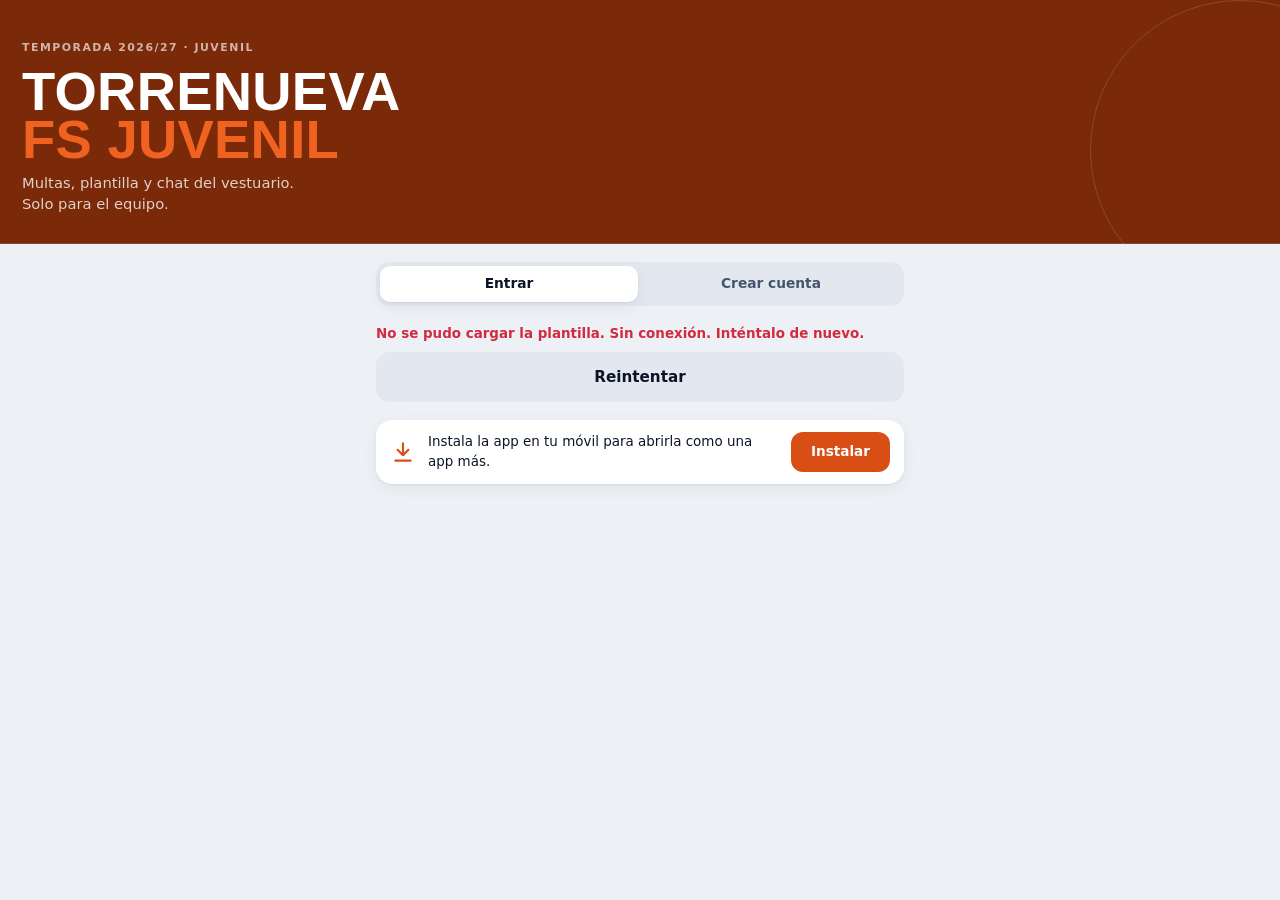
==== juvenil/index.html @ 68011440 "Temporada 2026/27: una app por equipo, login por jugador, chat y fichas - Dos PWA instalables por se" ====
<!doctype html>
<html lang="es" data-team="juvenil">
<head>
<meta charset="utf-8">
<meta name="viewport" content="width=device-width,initial-scale=1,viewport-fit=cover">
<title>TFS Juvenil</title>
<meta name="description" content="Multas, plantilla y chat del Torrenueva FS Juvenil. Temporada 2026/27.">
<meta name="theme-color" content="#EDF0F5" media="(prefers-color-scheme: light)">
<meta name="theme-color" content="#080E1A" media="(prefers-color-scheme: dark)">
<meta name="mobile-web-app-capable" content="yes">
<meta name="apple-mobile-web-app-capable" content="yes">
<meta name="apple-mobile-web-app-status-bar-style" content="black-translucent">
<meta name="apple-mobile-web-app-title" content="TFS Juvenil">
<link rel="manifest" href="manifest.webmanifest">
<link rel="icon" type="image/png" sizes="192x192" href="icon-192.png">
<link rel="apple-touch-icon" href="apple-touch-icon.png">
<link rel="preload" href="../app/fonts/bigshoulders-900.woff2" as="font" type="font/woff2" crossorigin>
<link rel="preload" href="../app/fonts/figtree-var.woff2" as="font" type="font/woff2" crossorigin>
<link rel="stylesheet" href="../app/app.css">
<script>window.TEAM = { slug: 'juvenil', name: 'Torrenueva FS Juvenil', label: 'Juvenil', season: '2026/27' };</script>
</head>
<body>
<div id="app"><div class="splash"><span class="num">TFS</span></div></div>
<script src="../app/vendor/supabase-2.117.2.js"></script>
<script src="../app/app.js"></script>
</body>
</html>
---- app/app.css ----
/* ════════════════════════════════════════════════════════════
   Torrenueva FS · identidad 2026/27 — «Pista»
   Display: Big Shoulders Display (dorsales, marcadores)
   Texto:   Figtree
   Acento por equipo: azul pista (senior) / naranja balón (juvenil)
   ════════════════════════════════════════════════════════════ */

@font-face{font-family:"Big Shoulders";src:url(fonts/bigshoulders-800.woff2) format("woff2");font-weight:800;font-display:swap}
@font-face{font-family:"Big Shoulders";src:url(fonts/bigshoulders-900.woff2) format("woff2");font-weight:900;font-display:swap}
@font-face{font-family:"Figtree";src:url(fonts/figtree-var.woff2) format("woff2");font-weight:300 900;font-display:swap;unicode-range:U+0000-00FF,U+0131,U+0152-0153,U+02BB-02BC,U+02C6,U+02DA,U+02DC,U+2000-206F,U+20AC,U+2122,U+2191,U+2193,U+2212,U+2215,U+FEFF,U+FFFD}
@font-face{font-family:"Figtree";src:url(fonts/figtree-var-ext.woff2) format("woff2");font-weight:300 900;font-display:swap;unicode-range:U+0100-02AF,U+0304,U+0308,U+0329,U+1E00-1E9F,U+1EF2-1EFF,U+2020,U+20A0-20AB,U+20AD-20C0,U+2113,U+2C60-2C7F,U+A720-A7FF}

:root{
  --bg:#EDF0F5; --surface:#FFFFFF; --surface-2:#E3E8F0; --surface-3:#D6DDE8;
  --line:#D3DAE5; --line-soft:#E4E9F0;
  --ink:#0B1528; --ink-2:#46546D; --ink-3:#7F8BA1;
  --accent:#1D47C9; --accent-2:#2D5BE6; --accent-ink:#FFFFFF;
  --accent-soft:rgba(29,71,201,.10); --accent-line:rgba(29,71,201,.28);
  --court:#16307F;               /* fondo del marcador */
  --card-y:#F4C21B; --card-r:#DD2439; --ok:#0F9D63; --ok-soft:rgba(15,157,99,.12);
  --danger:#D22A3E; --danger-soft:rgba(210,42,62,.10);
  --bubble-me:var(--accent); --bubble-me-ink:#fff; --bubble:#FFFFFF;
  --shadow:0 1px 2px rgba(11,21,40,.06),0 4px 16px rgba(11,21,40,.06);
  --shadow-lg:0 12px 40px rgba(11,21,40,.18);
  --glass:rgba(255,255,255,.82);
  --f-display:"Big Shoulders","Arial Narrow","Roboto Condensed",Impact,sans-serif;
  --f-body:"Figtree",system-ui,-apple-system,"Segoe UI",Roboto,sans-serif;
  --r-lg:22px; --r:16px; --r-sm:11px;
  --top:env(safe-area-inset-top,0px); --bot:env(safe-area-inset-bottom,0px);
  --tabbar-h:64px;
  color-scheme:light;
}
:root[data-team="juvenil"]{
  --accent:#D94E14; --accent-2:#F0621F; --accent-soft:rgba(217,78,20,.11); --accent-line:rgba(217,78,20,.30);
  --court:#7A2A08;
}
@media (prefers-color-scheme:dark){
  :root{
    --bg:#080E1A; --surface:#111A2B; --surface-2:#18233A; --surface-3:#22304B;
    --line:#223050; --line-soft:#1A2640;
    --ink:#E9EEF8; --ink-2:#9DAAC2; --ink-3:#66748F;
    --accent:#5A82FF; --accent-2:#7B9BFF; --accent-ink:#06102A;
    --accent-soft:rgba(90,130,255,.14); --accent-line:rgba(90,130,255,.35);
    --court:#0F1E4D;
    --card-y:#F7CB2E; --card-r:#F0405A; --ok:#2BC285; --ok-soft:rgba(43,194,133,.14);
    --danger:#F0506A; --danger-soft:rgba(240,80,106,.13);
    --bubble:#18233A; --bubble-me-ink:#06102A;
    --shadow:0 1px 2px rgba(0,0,0,.4); --shadow-lg:0 16px 48px rgba(0,0,0,.6);
    --glass:rgba(12,19,33,.82);
    color-scheme:dark;
  }
  :root[data-team="juvenil"]{
    --accent:#FF7B3D; --accent-2:#FF9660; --accent-ink:#2A0C00;
    --accent-soft:rgba(255,123,61,.14); --accent-line:rgba(255,123,61,.36); --court:#3F1604;
  }
}

*,*::before,*::after{box-sizing:border-box;margin:0;padding:0;-webkit-tap-highlight-color:transparent}
html{height:100%;background:var(--bg);overscroll-behavior:none;-webkit-text-size-adjust:100%}
body{min-height:100%;font:400 15px/1.45 var(--f-body);color:var(--ink);background:var(--bg);-webkit-font-smoothing:antialiased;font-variant-numeric:tabular-nums}
button,input,select,textarea{font:inherit;color:inherit}
button{cursor:pointer;background:none;border:0}
a{color:inherit;text-decoration:none}
img{max-width:100%;display:block}
[hidden]{display:none!important}
:focus-visible{outline:2.5px solid var(--accent);outline-offset:2px;border-radius:6px}
@media (prefers-reduced-motion:reduce){*{animation-duration:.01ms!important;transition-duration:.01ms!important}}

.num{font-family:var(--f-display);font-weight:900;letter-spacing:.01em;line-height:.9}
.eyebrow{font-size:.68rem;font-weight:700;letter-spacing:.14em;text-transform:uppercase;color:var(--ink-3)}
.muted{color:var(--ink-2)}
.tiny{font-size:.74rem;color:var(--ink-3)}

/* ── Splash / carga ─────────────────────────────── */
.splash{min-height:100dvh;display:grid;place-items:center;background:var(--court);color:#fff}
.splash .num{font-size:4.5rem;opacity:.95;animation:pulse 1.4s ease-in-out infinite}
@keyframes pulse{50%{opacity:.45}}

/* ── Shell ──────────────────────────────────────── */
.shell{min-height:100dvh;display:flex;flex-direction:column}
.top{position:sticky;top:0;z-index:40;padding:calc(var(--top) + 10px) 16px 10px;background:var(--glass);backdrop-filter:saturate(1.6) blur(18px);-webkit-backdrop-filter:saturate(1.6) blur(18px);display:flex;align-items:center;gap:12px;border-bottom:1px solid transparent;transition:border-color .2s}
.top.scrolled{border-bottom-color:var(--line)}
.top-title{flex:1;min-width:0}
.top-title h1{font:900 1.9rem/1 var(--f-display);text-transform:uppercase;letter-spacing:.01em;white-space:nowrap;overflow:hidden;text-overflow:ellipsis}
.top-title .eyebrow{display:block;margin-bottom:3px;color:var(--accent)}
.icon-btn{width:40px;height:40px;border-radius:50%;display:grid;place-items:center;color:var(--ink);background:var(--surface);box-shadow:var(--shadow);flex-shrink:0}
.icon-btn:active{transform:scale(.92)}
.icon-btn svg{width:20px;height:20px}
.me-btn{padding:0;overflow:hidden}
main.view{flex:1;padding:6px 16px calc(var(--tabbar-h) + var(--bot) + 96px);animation:viewIn .22s ease both}
main.view.chat-mode{padding:0 0 calc(var(--tabbar-h) + var(--bot));display:flex;flex-direction:column}
@keyframes viewIn{from{opacity:0;transform:translateY(6px)}}

/* ── Tab bar ────────────────────────────────────── */
.tabs{position:fixed;left:0;right:0;bottom:0;z-index:50;display:flex;justify-content:space-around;padding:6px 8px calc(var(--bot) + 6px);background:var(--glass);backdrop-filter:saturate(1.6) blur(18px);-webkit-backdrop-filter:saturate(1.6) blur(18px);border-top:1px solid var(--line)}
.tab{flex:1;max-width:110px;display:flex;flex-direction:column;align-items:center;gap:3px;padding:6px 0 4px;color:var(--ink-3);font-size:.66rem;font-weight:700;letter-spacing:.02em;position:relative}
.tab svg{width:24px;height:24px;transition:transform .15s}
.tab[aria-current="page"]{color:var(--accent)}
.tab[aria-current="page"] svg{transform:translateY(-1px)}
.tab:active svg{transform:scale(.88)}
.tab .badge{position:absolute;top:2px;left:calc(50% + 6px);min-width:18px;height:18px;padding:0 5px;border-radius:9px;background:var(--danger);color:#fff;font-size:.64rem;font-weight:800;display:grid;place-items:center;border:2px solid var(--surface)}

.fab{position:fixed;right:16px;bottom:calc(var(--tabbar-h) + var(--bot) + 14px);z-index:45;display:flex;align-items:center;gap:8px;height:54px;padding:0 22px 0 18px;border-radius:27px;background:var(--accent);color:var(--accent-ink);font-weight:800;font-size:.95rem;box-shadow:0 8px 24px var(--accent-line),0 2px 6px rgba(0,0,0,.15);transition:transform .12s}
.fab:active{transform:scale(.94)}
.fab svg{width:22px;height:22px}

/* ── Marcador (hero) ────────────────────────────── */
.board{position:relative;overflow:hidden;border-radius:var(--r-lg);background:var(--court);color:#fff;padding:20px 20px 18px;margin-top:4px;isolation:isolate}
.board::before{content:"";position:absolute;inset:0;z-index:-1;background:
  radial-gradient(circle at 100% 50%,transparent 0 88px,rgba(255,255,255,.10) 89px 90.5px,transparent 91.5px),
  linear-gradient(90deg,transparent calc(100% - 1px),rgba(255,255,255,.10) 0) right/1px 100% no-repeat}
.board .eyebrow{color:rgba(255,255,255,.62)}
.board-amt{display:flex;align-items:baseline;gap:4px;margin:8px 0 4px}
.board-amt .num{font-size:4.6rem}
.board-amt .cur{font:800 2rem/1 var(--f-display);opacity:.7}
.board-sub{font-size:.85rem;color:rgba(255,255,255,.75);font-weight:500}
.board-chips{display:flex;flex-wrap:wrap;gap:6px;margin-top:14px}
.bchip{display:inline-flex;align-items:center;gap:6px;height:28px;padding:0 11px;border-radius:14px;background:rgba(255,255,255,.12);font-size:.74rem;font-weight:700}
.bchip b{font-weight:900}

/* Tarjetas de árbitro */
.rcard{display:inline-block;width:10px;height:14px;border-radius:2px;transform:rotate(8deg);box-shadow:0 1px 2px rgba(0,0,0,.25);flex-shrink:0}
.rcard.y{background:var(--card-y)}.rcard.r{background:var(--card-r)}

.mine{margin-top:12px;display:flex;align-items:center;gap:12px;padding:12px 14px;border-radius:var(--r);background:var(--surface);box-shadow:var(--shadow)}
.mine .grow{flex:1;min-width:0}
.mine strong{font-weight:800}
.mine .num{font-size:1.9rem;color:var(--danger)}
.mine .num.zero{color:var(--ok)}

/* ── Secciones ──────────────────────────────────── */
.sec{display:flex;align-items:baseline;justify-content:space-between;gap:12px;margin:26px 2px 10px}
.sec h2{font:900 1.35rem/1 var(--f-display);text-transform:uppercase;letter-spacing:.02em}
.sec .tiny{font-weight:600}

/* ── Deudor (grupo de multas) ───────────────────── */
.debtor{background:var(--surface);border-radius:var(--r-lg);box-shadow:var(--shadow);overflow:hidden}
.debtor+.debtor{margin-top:12px}
.debtor-h{display:flex;align-items:center;gap:12px;padding:14px 14px 12px;width:100%;text-align:left}
.debtor-h .grow{flex:1;min-width:0}
.debtor-h .name{font-weight:800;font-size:1.02rem;white-space:nowrap;overflow:hidden;text-overflow:ellipsis}
.debtor-h .meta{font-size:.76rem;color:var(--ink-3);font-weight:600;display:flex;gap:8px;align-items:center}
.debtor-h .tot{font-size:2.1rem}
.debtor.hot{box-shadow:inset 4px 0 0 var(--card-r),var(--shadow)}
.debtor.warm{box-shadow:inset 4px 0 0 var(--card-y),var(--shadow)}
.fine{display:flex;align-items:center;gap:12px;width:100%;text-align:left;padding:11px 14px;border-top:1px solid var(--line-soft)}
.fine:active{background:var(--surface-2)}
.fine .grow{flex:1;min-width:0}
.fine .why{font-weight:600;font-size:.9rem;white-space:nowrap;overflow:hidden;text-overflow:ellipsis}
.fine .when{font-size:.74rem;color:var(--ink-3);display:flex;gap:6px;align-items:center;margin-top:1px}
.fine .amt{text-align:right;flex-shrink:0}
.fine .amt .num{font-size:1.45rem}
.fine .amt s{display:block;font-size:.7rem;color:var(--ink-3)}
.tag{display:inline-flex;align-items:center;height:18px;padding:0 6px;border-radius:5px;font-size:.62rem;font-weight:800;letter-spacing:.04em;text-transform:uppercase;background:var(--surface-2);color:var(--ink-2)}
.tag.acc{background:var(--accent-soft);color:var(--accent)}
.tag.ok{background:var(--ok-soft);color:var(--ok)}
.tag.y{background:var(--card-y);color:#3A2C00}
.tag.r{background:var(--card-r);color:#fff}

/* ── Avatares ───────────────────────────────────── */
.av{--s:44px;width:var(--s);height:var(--s);border-radius:50%;flex-shrink:0;display:grid;place-items:center;background:var(--surface-2);font-size:calc(var(--s)*.52);line-height:1;overflow:hidden;position:relative}
.av img{width:100%;height:100%;object-fit:cover}
.av.sm{--s:32px}.av.xs{--s:26px}.av.lg{--s:64px}

/* ── Vacío ──────────────────────────────────────── */
.empty{text-align:center;padding:36px 20px;border-radius:var(--r-lg);background:var(--surface);box-shadow:var(--shadow)}
.empty .num{font-size:2.6rem;color:var(--ok);margin-bottom:6px}
.empty p{color:var(--ink-2);font-size:.9rem}

/* ── Listas genéricas ───────────────────────────── */
.list{background:var(--surface);border-radius:var(--r-lg);box-shadow:var(--shadow);overflow:hidden}
.row{display:flex;align-items:center;gap:12px;padding:12px 14px;width:100%;text-align:left}
.row+.row{border-top:1px solid var(--line-soft)}
.row .grow{flex:1;min-width:0}
.row .t{font-weight:700;font-size:.92rem;white-space:nowrap;overflow:hidden;text-overflow:ellipsis}
.row .s{font-size:.76rem;color:var(--ink-3);white-space:nowrap;overflow:hidden;text-overflow:ellipsis}
.row .v{font:900 1.3rem/1 var(--f-display);flex-shrink:0}
.v.pos{color:var(--ok)}.v.neg{color:var(--danger)}
.month-h{padding:10px 14px 6px;background:var(--surface-2);font-size:.68rem;font-weight:800;letter-spacing:.12em;text-transform:uppercase;color:var(--ink-2);display:flex;justify-content:space-between}

/* Segmented */
.seg{display:flex;padding:4px;border-radius:14px;background:var(--surface-2);gap:4px}
.seg button{flex:1;height:36px;border-radius:10px;font-weight:700;font-size:.86rem;color:var(--ink-2)}
.seg button[aria-pressed="true"]{background:var(--surface);color:var(--ink);box-shadow:var(--shadow)}

/* Tiles (resumen) */
.tiles{display:grid;grid-template-columns:repeat(3,1fr);gap:8px}
.tile{background:var(--surface);border-radius:var(--r);padding:12px;box-shadow:var(--shadow);min-width:0}
.tile .num{font-size:1.9rem;display:block;margin-top:6px}
.tile .eyebrow{font-size:.6rem;letter-spacing:.1em}

/* Ranking con barras */
.bar{height:6px;border-radius:3px;background:var(--surface-2);margin-top:6px;overflow:hidden}
.bar i{display:block;height:100%;border-radius:3px;background:var(--accent)}

/* Selector de jugador (filtro) */
.filter{display:flex;gap:8px;align-items:center;margin:12px 0}
.filter select{flex:1}

/* ── Plantilla ──────────────────────────────────── */
.squad{display:grid;grid-template-columns:repeat(3,minmax(0,1fr));gap:10px}
.pcard{position:relative;display:flex;flex-direction:column;align-items:center;gap:8px;padding:14px 8px 12px;border-radius:var(--r);background:var(--surface);box-shadow:var(--shadow);text-align:center;overflow:hidden;isolation:isolate}
.pcard:active{transform:scale(.97)}
.pcard .dorsal{position:absolute;top:4px;right:8px;z-index:-1;font:900 2.6rem/1 var(--f-display);color:var(--surface-2)}
.pcard .av{--s:62px;box-shadow:0 0 0 3px var(--surface),0 0 0 4.5px var(--line)}
.pcard .nm{font-weight:800;font-size:.84rem;line-height:1.15;max-width:100%;overflow:hidden;text-overflow:ellipsis;display:-webkit-box;-webkit-line-clamp:2;-webkit-box-orient:vertical}
.pcard .ps{font-size:.66rem;color:var(--ink-3);font-weight:700;text-transform:uppercase;letter-spacing:.06em}
.pcard .dot{position:absolute;top:10px;left:10px;width:8px;height:8px;border-radius:50%;background:var(--line)}
.pcard .dot.on{background:var(--ok)}
.add-card{border:2px dashed var(--line);background:transparent;box-shadow:none;color:var(--ink-3);justify-content:center;min-height:128px;font-weight:700;font-size:.8rem}
.add-card svg{width:26px;height:26px}
.legend{display:flex;gap:14px;align-items:center;margin-top:14px;font-size:.72rem;color:var(--ink-3);font-weight:600}
.legend i{display:inline-block;width:8px;height:8px;border-radius:50%;margin-right:5px;background:var(--line)}
.legend i.on{background:var(--ok)}

/* ── Perfil ─────────────────────────────────────── */
.profile-hero{position:relative;overflow:hidden;isolation:isolate;border-radius:var(--r-lg);background:var(--court);color:#fff;padding:18px;display:flex;gap:16px;align-items:flex-end;min-height:190px}
.profile-hero .big-dorsal{position:absolute;right:-6px;bottom:-26px;z-index:-1;font:900 11rem/1 var(--f-display);color:transparent;-webkit-text-stroke:2px rgba(255,255,255,.22)}
.photo{position:relative;width:120px;height:150px;border-radius:18px;overflow:hidden;flex-shrink:0;background:rgba(255,255,255,.1);display:grid;place-items:center;font-size:4rem;box-shadow:0 10px 30px rgba(0,0,0,.3)}
.photo img{width:100%;height:100%;object-fit:cover}
.photo-edit{position:absolute;right:6px;bottom:6px;width:34px;height:34px;border-radius:50%;background:rgba(0,0,0,.55);color:#fff;display:grid;place-items:center;backdrop-filter:blur(6px)}
.photo-edit svg{width:18px;height:18px}
.profile-hero .who{min-width:0;padding-bottom:4px}
.profile-hero .who h2{font:900 2.2rem/.95 var(--f-display);text-transform:uppercase;text-wrap:balance;overflow-wrap:anywhere}
.profile-hero .who .nick{font-size:.86rem;opacity:.75;margin-top:4px;font-weight:600}
.profile-hero .chips{display:flex;flex-wrap:wrap;gap:6px;margin-top:10px}
.profile-hero .bchip{height:24px;font-size:.68rem}
.stats{display:grid;grid-template-columns:repeat(3,1fr);gap:8px;margin-top:12px}
.stat{background:var(--surface);border-radius:var(--r);padding:12px 12px 10px;box-shadow:var(--shadow)}
.stat .num{font-size:2.3rem;display:block}
.stat .eyebrow{font-size:.6rem;display:flex;align-items:center;gap:6px}
.bio{margin-top:12px;padding:14px;border-radius:var(--r);background:var(--surface);box-shadow:var(--shadow);font-size:.92rem;color:var(--ink-2);white-space:pre-wrap}
.btn-row{display:flex;gap:8px;margin-top:12px}

/* ── Botones y formularios ──────────────────────── */
.btn{display:inline-flex;align-items:center;justify-content:center;gap:8px;height:50px;padding:0 20px;border-radius:14px;font-weight:800;font-size:.95rem;background:var(--accent);color:var(--accent-ink);width:100%;transition:transform .1s,opacity .15s}
.btn:active{transform:scale(.98)}
.btn:disabled{opacity:.45}
.btn.ghost{background:var(--surface-2);color:var(--ink)}
.btn.danger{background:var(--danger-soft);color:var(--danger)}
.btn.sm{height:40px;font-size:.85rem;border-radius:12px}
.btn svg{width:18px;height:18px}
.link-btn{color:var(--accent);font-weight:700;font-size:.86rem;padding:8px 0}
.field{display:flex;flex-direction:column;gap:6px;margin-bottom:14px}
.field label,.lbl{font-size:.72rem;font-weight:800;letter-spacing:.08em;text-transform:uppercase;color:var(--ink-2)}
.input,select.input,textarea.input{width:100%;height:50px;padding:0 14px;border-radius:13px;border:1.5px solid var(--line);background:var(--surface);font-size:16px;font-weight:600;outline:none;transition:border-color .15s;-webkit-appearance:none;appearance:none}
select.input{background-image:linear-gradient(45deg,transparent 50%,var(--ink-3) 50%),linear-gradient(135deg,var(--ink-3) 50%,transparent 50%);background-position:calc(100% - 20px) 22px,calc(100% - 15px) 22px;background-size:5px 5px;background-repeat:no-repeat;padding-right:36px}
textarea.input{height:auto;min-height:84px;padding:12px 14px;resize:none;line-height:1.4}
.input:focus{border-color:var(--accent)}
.f-row{display:grid;grid-template-columns:1fr 1fr;gap:10px}
.chips{display:flex;flex-wrap:wrap;gap:6px}
.chip{height:34px;padding:0 13px;border-radius:17px;background:var(--surface-2);font-weight:700;font-size:.82rem;color:var(--ink-2);border:1.5px solid transparent}
.chip[aria-pressed="true"]{background:var(--accent-soft);color:var(--accent);border-color:var(--accent-line)}
.err{color:var(--danger);font-size:.84rem;font-weight:600;min-height:1.2em;margin:4px 0 8px}
.note{padding:12px 14px;border-radius:13px;background:var(--accent-soft);color:var(--ink);font-size:.86rem;line-height:1.45;margin-bottom:14px}
.note.ok{background:var(--ok-soft)}
.note b{font-weight:800}

/* Stepper */
.stepper-grid{display:grid;grid-template-columns:1fr 1fr;gap:8px;margin-bottom:14px}
.stepper{display:flex;align-items:center;justify-content:space-between;gap:6px;padding:8px 8px 8px 12px;border-radius:13px;background:var(--surface-2)}
.stepper .lbl{font-size:.64rem}
.stepper .ctl{display:flex;align-items:center;gap:4px}
.stepper button{width:32px;height:32px;border-radius:10px;background:var(--surface);font-weight:800;font-size:1.1rem;box-shadow:var(--shadow)}
.stepper output{min-width:26px;text-align:center;font:900 1.35rem/1 var(--f-display)}

/* ── Sheets / modales ───────────────────────────── */
.scrim{position:fixed;inset:0;z-index:100;background:rgba(5,10,20,.5);backdrop-filter:blur(3px);-webkit-backdrop-filter:blur(3px);display:flex;align-items:flex-end;justify-content:center;animation:fade .18s ease both}
.scrim.closing{animation:fadeOut .18s ease both}
@keyframes fade{from{opacity:0}}@keyframes fadeOut{to{opacity:0}}
.sheet{width:100%;max-width:520px;max-height:92dvh;overflow-y:auto;overscroll-behavior:contain;background:var(--bg);border-radius:26px 26px 0 0;padding:8px 18px calc(var(--bot) + 20px);box-shadow:var(--shadow-lg);animation:up .28s cubic-bezier(.2,.9,.25,1) both}
.scrim.closing .sheet{animation:down .18s ease both}
@keyframes up{from{transform:translateY(100%)}}@keyframes down{to{transform:translateY(100%)}}
.grab{width:40px;height:5px;border-radius:3px;background:var(--surface-3);margin:4px auto 14px}
.sheet h3{font:900 1.7rem/1 var(--f-display);text-transform:uppercase;margin-bottom:4px}
.sheet .sub{color:var(--ink-2);font-size:.88rem;margin-bottom:16px}
.actions{display:flex;flex-direction:column;gap:8px}
.action{display:flex;align-items:center;gap:12px;width:100%;padding:14px;border-radius:14px;background:var(--surface);font-weight:700;text-align:left;box-shadow:var(--shadow)}
.action svg{width:22px;height:22px;color:var(--accent)}
.action.danger{color:var(--danger)}.action.danger svg{color:var(--danger)}
.pay-lines{background:var(--surface);border-radius:var(--r);padding:4px 14px;margin-bottom:14px;box-shadow:var(--shadow)}
.pay-lines div{display:flex;justify-content:space-between;padding:10px 0;font-size:.9rem}
.pay-lines div+div{border-top:1px solid var(--line-soft)}
.pay-lines .total{font-weight:800}
.pay-lines .total span:last-child{font:900 1.5rem/1 var(--f-display)}

/* ── Toast ──────────────────────────────────────── */
.toast{position:fixed;left:50%;bottom:calc(var(--tabbar-h) + var(--bot) + 84px);z-index:200;transform:translate(-50%,20px);opacity:0;pointer-events:none;background:var(--ink);color:var(--bg);padding:11px 18px;border-radius:14px;font-weight:700;font-size:.88rem;box-shadow:var(--shadow-lg);transition:all .22s;max-width:calc(100vw - 32px);text-align:center}
.toast.show{opacity:1;transform:translate(-50%,0)}

/* ── Auth ───────────────────────────────────────── */
.auth{min-height:100dvh;display:flex;flex-direction:column}
.auth-hero{position:relative;overflow:hidden;isolation:isolate;background:var(--court);color:#fff;padding:calc(var(--top) + 36px) 22px 30px}
.auth-hero::before{content:"";position:absolute;z-index:-1;width:300px;height:300px;right:-110px;top:calc(var(--top) + 0px);border-radius:50%;border:1.5px solid rgba(255,255,255,.14)}
.auth-hero::after{content:"";position:absolute;z-index:-1;left:0;right:0;bottom:0;height:1.5px;background:rgba(255,255,255,.14)}
.auth-hero .eyebrow{color:rgba(255,255,255,.65)}
.auth-hero h1{font:900 3.4rem/.88 var(--f-display);text-transform:uppercase;margin:10px 0 8px;letter-spacing:.005em}
.auth-hero h1 span{display:block;color:var(--accent-2)}
.auth-hero p{opacity:.78;font-size:.92rem;max-width:30ch}
.auth-body{flex:1;padding:18px 16px calc(var(--bot) + 24px);width:100%;max-width:560px;margin:0 auto}
.pick{display:grid;grid-template-columns:repeat(4,minmax(0,1fr));gap:8px;margin:14px 0 6px}
.pick button{display:flex;flex-direction:column;align-items:center;gap:6px;padding:10px 4px;border-radius:14px;background:var(--surface);box-shadow:var(--shadow);font-size:.72rem;font-weight:700;line-height:1.1;border:2px solid transparent;min-width:0}
.pick button span{max-width:100%;overflow:hidden;text-overflow:ellipsis;white-space:nowrap}
.pick button[aria-pressed="true"]{border-color:var(--accent);background:var(--accent-soft)}
.pick .av{--s:44px}
.pw-box{margin-top:14px;animation:viewIn .2s ease both}
.install{display:flex;gap:12px;align-items:center;padding:12px 14px;border-radius:var(--r);background:var(--surface);box-shadow:var(--shadow);margin-top:18px;font-size:.84rem}
.install svg{width:26px;height:26px;color:var(--accent);flex-shrink:0}
.install .grow{flex:1}

/* ── Chat ───────────────────────────────────────── */
.chat{flex:1;display:flex;flex-direction:column;min-height:0}
.msgs{flex:1;padding:8px 12px 12px;display:flex;flex-direction:column;gap:2px}
.day{align-self:center;margin:14px 0 8px;padding:4px 12px;border-radius:12px;background:var(--surface-2);font-size:.7rem;font-weight:800;letter-spacing:.06em;text-transform:uppercase;color:var(--ink-2)}
.msg{display:flex;gap:8px;align-items:flex-end;max-width:86%}
.msg.me{align-self:flex-end;flex-direction:row-reverse}
.msg .av{--s:28px;font-size:15px;visibility:hidden}
.msg.last .av{visibility:visible}
.msg.me .av{display:none}
.msg.first{margin-top:8px}
.bubble{position:relative;padding:8px 12px 7px;border-radius:18px;background:var(--bubble);box-shadow:var(--shadow);min-width:0;overflow-wrap:anywhere;user-select:text;-webkit-user-select:text}
.msg.me .bubble{background:var(--bubble-me);color:var(--bubble-me-ink)}
.msg:not(.me).first .bubble{border-top-left-radius:6px}
.msg.me.first .bubble{border-top-right-radius:6px}
.bubble .who{display:block;font-size:.72rem;font-weight:800;color:var(--accent);margin-bottom:1px}
.bubble .txt{white-space:pre-wrap;font-size:.95rem;line-height:1.35}
.bubble .time{float:right;margin:6px 0 -3px 10px;font-size:.62rem;opacity:.6;font-weight:600}
.bubble.media{padding:4px;background:var(--surface)}
.msg.me .bubble.media{background:var(--bubble-me)}
.bubble.media img{border-radius:14px;max-width:min(260px,62vw);max-height:340px;width:auto;height:auto;background:var(--surface-2);cursor:zoom-in}
.bubble.media .txt{padding:6px 8px 2px}
.bubble.media .time{position:absolute;right:12px;bottom:10px;margin:0;float:none;padding:2px 6px;border-radius:8px;background:rgba(0,0,0,.45);color:#fff;opacity:1}
.bubble.media.has-txt .time{position:static;float:right;background:none;color:inherit;opacity:.6;margin:4px 6px 2px 10px}
.older{align-self:center;margin:8px 0}
.composer{position:sticky;bottom:calc(var(--tabbar-h) + var(--bot));z-index:30;display:flex;align-items:flex-end;gap:6px;padding:8px 10px;background:var(--glass);backdrop-filter:saturate(1.6) blur(18px);-webkit-backdrop-filter:saturate(1.6) blur(18px);border-top:1px solid var(--line)}
.composer textarea{flex:1;min-height:42px;max-height:130px;padding:10px 14px;border-radius:21px;border:1.5px solid var(--line);background:var(--surface);font-size:16px;line-height:1.3;resize:none;outline:none}
.composer textarea:focus{border-color:var(--accent)}
.composer .icon-btn{box-shadow:none;background:transparent;color:var(--ink-2);width:42px;height:42px}
.composer .send{background:var(--accent);color:var(--accent-ink)}
.composer .send:disabled{opacity:.4}
.gif-lbl{font:900 .8rem/1 var(--f-display);letter-spacing:.04em;border:2px solid currentColor;border-radius:6px;padding:3px 4px}
.new-pill{position:fixed;left:50%;transform:translateX(-50%);bottom:calc(var(--tabbar-h) + var(--bot) + 70px);z-index:35;padding:8px 14px;border-radius:18px;background:var(--accent);color:var(--accent-ink);font-weight:800;font-size:.8rem;box-shadow:var(--shadow-lg)}
.uploading{align-self:flex-end;font-size:.78rem;color:var(--ink-3);padding:6px 4px;font-weight:600}
.gif-grid{columns:2;column-gap:8px;margin-top:12px;min-height:200px}
.gif-grid button{display:block;width:100%;margin-bottom:8px;border-radius:10px;overflow:hidden;background:var(--surface-2)}
.gif-grid img{width:100%}
.lightbox{position:fixed;inset:0;z-index:300;background:rgba(0,0,0,.94);display:grid;place-items:center;padding:calc(var(--top) + 16px) 12px calc(var(--bot) + 16px);animation:fade .15s ease}
.lightbox img{max-height:100%;max-width:100%;object-fit:contain;border-radius:8px}
.lightbox .icon-btn{position:absolute;top:calc(var(--top) + 12px);right:12px;background:rgba(255,255,255,.14);color:#fff;box-shadow:none}

/* ── Landing (raíz) ─────────────────────────────── */
.landing{min-height:100dvh;padding:calc(var(--top) + 40px) 16px calc(var(--bot) + 30px);max-width:520px;margin:0 auto;display:flex;flex-direction:column;gap:14px}
.team-link{position:relative;overflow:hidden;display:flex;align-items:center;gap:16px;padding:18px;border-radius:var(--r-lg);color:#fff;text-decoration:none;box-shadow:var(--shadow-lg)}
.team-link img{width:64px;height:64px;border-radius:16px}
.team-link b{display:block;font:900 1.8rem/1 var(--f-display);text-transform:uppercase}
.team-link span{opacity:.8;font-size:.86rem}
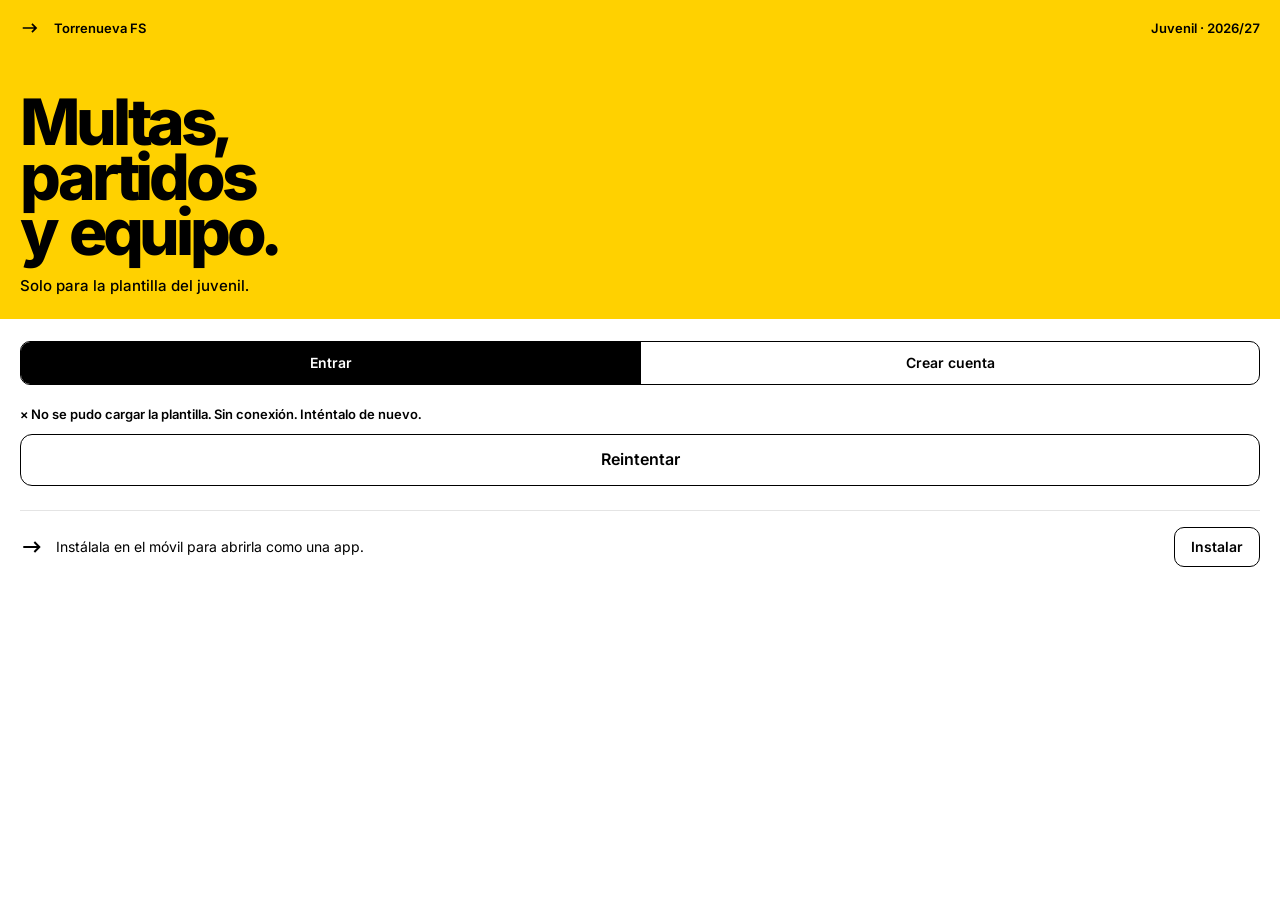
==== commit fc01de29: "Identidad minimalista, feed de partidos, admins y notificaciones push - Nueva identidad: Inter, blan" ====
--- a/juvenil/index.html
+++ b/juvenil/index.html
@@ -4,24 +4,23 @@
 <meta charset="utf-8">
 <meta name="viewport" content="width=device-width,initial-scale=1,viewport-fit=cover">
 <title>TFS Juvenil</title>
-<meta name="description" content="Multas, plantilla y chat del Torrenueva FS Juvenil. Temporada 2026/27.">
-<meta name="theme-color" content="#EDF0F5" media="(prefers-color-scheme: light)">
-<meta name="theme-color" content="#080E1A" media="(prefers-color-scheme: dark)">
+<meta name="description" content="Multas, partidos y plantilla del Torrenueva FS Juvenil. Temporada 2026/27.">
+<meta name="theme-color" content="#FFFFFF">
 <meta name="mobile-web-app-capable" content="yes">
 <meta name="apple-mobile-web-app-capable" content="yes">
-<meta name="apple-mobile-web-app-status-bar-style" content="black-translucent">
+<meta name="apple-mobile-web-app-status-bar-style" content="default">
 <meta name="apple-mobile-web-app-title" content="TFS Juvenil">
 <link rel="manifest" href="manifest.webmanifest">
 <link rel="icon" type="image/png" sizes="192x192" href="icon-192.png">
 <link rel="apple-touch-icon" href="apple-touch-icon.png">
-<link rel="preload" href="../app/fonts/bigshoulders-900.woff2" as="font" type="font/woff2" crossorigin>
-<link rel="preload" href="../app/fonts/figtree-var.woff2" as="font" type="font/woff2" crossorigin>
+<link rel="preload" href="../app/fonts/inter-var.woff2" as="font" type="font/woff2" crossorigin>
 <link rel="stylesheet" href="../app/app.css">
 <script>window.TEAM = { slug: 'juvenil', name: 'Torrenueva FS Juvenil', label: 'Juvenil', season: '2026/27' };</script>
 </head>
 <body>
-<div id="app"><div class="splash"><span class="num">TFS</span></div></div>
+<div id="app"><div class="splash"><img src="icon-192.png" alt=""></div></div>
 <script src="../app/vendor/supabase-2.117.2.js"></script>
+<script src="../app/icons.js"></script>
 <script src="../app/app.js"></script>
 </body>
 </html>
--- a/app/app.css
+++ b/app/app.css
@@ -1,356 +1,248 @@
 /* ════════════════════════════════════════════════════════════
-   Torrenueva FS · identidad 2026/27 — «Pista»
-   Display: Big Shoulders Display (dorsales, marcadores)
-   Texto:   Figtree
-   Acento por equipo: azul pista (senior) / naranja balón (juvenil)
+   Torrenueva FS · 2026/27
+   Inter. Blanco y negro. Un único acento por equipo:
+   verde #00CB57 (senior) · amarillo #FFD100 (juvenil).
+   El acento siempre va de fondo y con texto negro encima.
+   Sin sombras ni degradados: filetes de 1px, tipografía y bloques de color.
    ════════════════════════════════════════════════════════════ */
 
-@font-face{font-family:"Big Shoulders";src:url(fonts/bigshoulders-800.woff2) format("woff2");font-weight:800;font-display:swap}
-@font-face{font-family:"Big Shoulders";src:url(fonts/bigshoulders-900.woff2) format("woff2");font-weight:900;font-display:swap}
-@font-face{font-family:"Figtree";src:url(fonts/figtree-var.woff2) format("woff2");font-weight:300 900;font-display:swap;unicode-range:U+0000-00FF,U+0131,U+0152-0153,U+02BB-02BC,U+02C6,U+02DA,U+02DC,U+2000-206F,U+20AC,U+2122,U+2191,U+2193,U+2212,U+2215,U+FEFF,U+FFFD}
-@font-face{font-family:"Figtree";src:url(fonts/figtree-var-ext.woff2) format("woff2");font-weight:300 900;font-display:swap;unicode-range:U+0100-02AF,U+0304,U+0308,U+0329,U+1E00-1E9F,U+1EF2-1EFF,U+2020,U+20A0-20AB,U+20AD-20C0,U+2113,U+2C60-2C7F,U+A720-A7FF}
+@font-face{font-family:"Inter";src:url(fonts/inter-var.woff2) format("woff2");font-weight:100 900;font-display:swap;unicode-range:U+0000-00FF,U+0131,U+0152-0153,U+02BB-02BC,U+02C6,U+02DA,U+02DC,U+2000-206F,U+20AC,U+2122,U+2191,U+2193,U+2212,U+2215,U+FEFF,U+FFFD}
+@font-face{font-family:"Inter";src:url(fonts/inter-var-ext.woff2) format("woff2");font-weight:100 900;font-display:swap;unicode-range:U+0100-02AF,U+0304,U+0308,U+0329,U+1E00-1E9F,U+1EF2-1EFF,U+2020,U+20A0-20AB,U+20AD-20C0,U+2113,U+2C60-2C7F,U+A720-A7FF}
 
 :root{
-  --bg:#EDF0F5; --surface:#FFFFFF; --surface-2:#E3E8F0; --surface-3:#D6DDE8;
-  --line:#D3DAE5; --line-soft:#E4E9F0;
-  --ink:#0B1528; --ink-2:#46546D; --ink-3:#7F8BA1;
-  --accent:#1D47C9; --accent-2:#2D5BE6; --accent-ink:#FFFFFF;
-  --accent-soft:rgba(29,71,201,.10); --accent-line:rgba(29,71,201,.28);
-  --court:#16307F;               /* fondo del marcador */
-  --card-y:#F4C21B; --card-r:#DD2439; --ok:#0F9D63; --ok-soft:rgba(15,157,99,.12);
-  --danger:#D22A3E; --danger-soft:rgba(210,42,62,.10);
-  --bubble-me:var(--accent); --bubble-me-ink:#fff; --bubble:#FFFFFF;
-  --shadow:0 1px 2px rgba(11,21,40,.06),0 4px 16px rgba(11,21,40,.06);
-  --shadow-lg:0 12px 40px rgba(11,21,40,.18);
-  --glass:rgba(255,255,255,.82);
-  --f-display:"Big Shoulders","Arial Narrow","Roboto Condensed",Impact,sans-serif;
-  --f-body:"Figtree",system-ui,-apple-system,"Segoe UI",Roboto,sans-serif;
-  --r-lg:22px; --r:16px; --r-sm:11px;
+  --ink:#000; --paper:#FFF; --fill:#F3F3F3; --fill-2:#E9E9E9; --line:#E4E4E4;
+  --mute:#6E6E6E; --mute-2:#A6A6A6;
+  --accent:#00CB57;
   --top:env(safe-area-inset-top,0px); --bot:env(safe-area-inset-bottom,0px);
-  --tabbar-h:64px;
+  --tabbar:calc(58px + var(--bot));
+  --gut:20px;
   color-scheme:light;
 }
-:root[data-team="juvenil"]{
-  --accent:#D94E14; --accent-2:#F0621F; --accent-soft:rgba(217,78,20,.11); --accent-line:rgba(217,78,20,.30);
-  --court:#7A2A08;
-}
-@media (prefers-color-scheme:dark){
-  :root{
-    --bg:#080E1A; --surface:#111A2B; --surface-2:#18233A; --surface-3:#22304B;
-    --line:#223050; --line-soft:#1A2640;
-    --ink:#E9EEF8; --ink-2:#9DAAC2; --ink-3:#66748F;
-    --accent:#5A82FF; --accent-2:#7B9BFF; --accent-ink:#06102A;
-    --accent-soft:rgba(90,130,255,.14); --accent-line:rgba(90,130,255,.35);
-    --court:#0F1E4D;
-    --card-y:#F7CB2E; --card-r:#F0405A; --ok:#2BC285; --ok-soft:rgba(43,194,133,.14);
-    --danger:#F0506A; --danger-soft:rgba(240,80,106,.13);
-    --bubble:#18233A; --bubble-me-ink:#06102A;
-    --shadow:0 1px 2px rgba(0,0,0,.4); --shadow-lg:0 16px 48px rgba(0,0,0,.6);
-    --glass:rgba(12,19,33,.82);
-    color-scheme:dark;
-  }
-  :root[data-team="juvenil"]{
-    --accent:#FF7B3D; --accent-2:#FF9660; --accent-ink:#2A0C00;
-    --accent-soft:rgba(255,123,61,.14); --accent-line:rgba(255,123,61,.36); --court:#3F1604;
-  }
-}
+:root[data-team="juvenil"]{--accent:#FFD100}
 
 *,*::before,*::after{box-sizing:border-box;margin:0;padding:0;-webkit-tap-highlight-color:transparent}
-html{height:100%;background:var(--bg);overscroll-behavior:none;-webkit-text-size-adjust:100%}
-body{min-height:100%;font:400 15px/1.45 var(--f-body);color:var(--ink);background:var(--bg);-webkit-font-smoothing:antialiased;font-variant-numeric:tabular-nums}
+html,body{height:100%;background:var(--paper);overscroll-behavior:none}
+body{font:400 15px/1.45 "Inter",system-ui,-apple-system,sans-serif;color:var(--ink);-webkit-font-smoothing:antialiased;font-feature-settings:"cv11","ss01";font-variant-numeric:tabular-nums;-webkit-text-size-adjust:100%}
 button,input,select,textarea{font:inherit;color:inherit}
 button{cursor:pointer;background:none;border:0}
 a{color:inherit;text-decoration:none}
-img{max-width:100%;display:block}
+img{display:block;max-width:100%}
 [hidden]{display:none!important}
-:focus-visible{outline:2.5px solid var(--accent);outline-offset:2px;border-radius:6px}
-@media (prefers-reduced-motion:reduce){*{animation-duration:.01ms!important;transition-duration:.01ms!important}}
-
-.num{font-family:var(--f-display);font-weight:900;letter-spacing:.01em;line-height:.9}
-.eyebrow{font-size:.68rem;font-weight:700;letter-spacing:.14em;text-transform:uppercase;color:var(--ink-3)}
-.muted{color:var(--ink-2)}
-.tiny{font-size:.74rem;color:var(--ink-3)}
-
-/* ── Splash / carga ─────────────────────────────── */
-.splash{min-height:100dvh;display:grid;place-items:center;background:var(--court);color:#fff}
-.splash .num{font-size:4.5rem;opacity:.95;animation:pulse 1.4s ease-in-out infinite}
-@keyframes pulse{50%{opacity:.45}}
-
-/* ── Shell ──────────────────────────────────────── */
-.shell{min-height:100dvh;display:flex;flex-direction:column}
-.top{position:sticky;top:0;z-index:40;padding:calc(var(--top) + 10px) 16px 10px;background:var(--glass);backdrop-filter:saturate(1.6) blur(18px);-webkit-backdrop-filter:saturate(1.6) blur(18px);display:flex;align-items:center;gap:12px;border-bottom:1px solid transparent;transition:border-color .2s}
-.top.scrolled{border-bottom-color:var(--line)}
-.top-title{flex:1;min-width:0}
-.top-title h1{font:900 1.9rem/1 var(--f-display);text-transform:uppercase;letter-spacing:.01em;white-space:nowrap;overflow:hidden;text-overflow:ellipsis}
-.top-title .eyebrow{display:block;margin-bottom:3px;color:var(--accent)}
-.icon-btn{width:40px;height:40px;border-radius:50%;display:grid;place-items:center;color:var(--ink);background:var(--surface);box-shadow:var(--shadow);flex-shrink:0}
-.icon-btn:active{transform:scale(.92)}
-.icon-btn svg{width:20px;height:20px}
-.me-btn{padding:0;overflow:hidden}
-main.view{flex:1;padding:6px 16px calc(var(--tabbar-h) + var(--bot) + 96px);animation:viewIn .22s ease both}
-main.view.chat-mode{padding:0 0 calc(var(--tabbar-h) + var(--bot));display:flex;flex-direction:column}
-@keyframes viewIn{from{opacity:0;transform:translateY(6px)}}
-
-/* ── Tab bar ────────────────────────────────────── */
-.tabs{position:fixed;left:0;right:0;bottom:0;z-index:50;display:flex;justify-content:space-around;padding:6px 8px calc(var(--bot) + 6px);background:var(--glass);backdrop-filter:saturate(1.6) blur(18px);-webkit-backdrop-filter:saturate(1.6) blur(18px);border-top:1px solid var(--line)}
-.tab{flex:1;max-width:110px;display:flex;flex-direction:column;align-items:center;gap:3px;padding:6px 0 4px;color:var(--ink-3);font-size:.66rem;font-weight:700;letter-spacing:.02em;position:relative}
-.tab svg{width:24px;height:24px;transition:transform .15s}
-.tab[aria-current="page"]{color:var(--accent)}
-.tab[aria-current="page"] svg{transform:translateY(-1px)}
-.tab:active svg{transform:scale(.88)}
-.tab .badge{position:absolute;top:2px;left:calc(50% + 6px);min-width:18px;height:18px;padding:0 5px;border-radius:9px;background:var(--danger);color:#fff;font-size:.64rem;font-weight:800;display:grid;place-items:center;border:2px solid var(--surface)}
-
-.fab{position:fixed;right:16px;bottom:calc(var(--tabbar-h) + var(--bot) + 14px);z-index:45;display:flex;align-items:center;gap:8px;height:54px;padding:0 22px 0 18px;border-radius:27px;background:var(--accent);color:var(--accent-ink);font-weight:800;font-size:.95rem;box-shadow:0 8px 24px var(--accent-line),0 2px 6px rgba(0,0,0,.15);transition:transform .12s}
-.fab:active{transform:scale(.94)}
-.fab svg{width:22px;height:22px}
-
-/* ── Marcador (hero) ────────────────────────────── */
-.board{position:relative;overflow:hidden;border-radius:var(--r-lg);background:var(--court);color:#fff;padding:20px 20px 18px;margin-top:4px;isolation:isolate}
-.board::before{content:"";position:absolute;inset:0;z-index:-1;background:
-  radial-gradient(circle at 100% 50%,transparent 0 88px,rgba(255,255,255,.10) 89px 90.5px,transparent 91.5px),
-  linear-gradient(90deg,transparent calc(100% - 1px),rgba(255,255,255,.10) 0) right/1px 100% no-repeat}
-.board .eyebrow{color:rgba(255,255,255,.62)}
-.board-amt{display:flex;align-items:baseline;gap:4px;margin:8px 0 4px}
-.board-amt .num{font-size:4.6rem}
-.board-amt .cur{font:800 2rem/1 var(--f-display);opacity:.7}
-.board-sub{font-size:.85rem;color:rgba(255,255,255,.75);font-weight:500}
-.board-chips{display:flex;flex-wrap:wrap;gap:6px;margin-top:14px}
-.bchip{display:inline-flex;align-items:center;gap:6px;height:28px;padding:0 11px;border-radius:14px;background:rgba(255,255,255,.12);font-size:.74rem;font-weight:700}
-.bchip b{font-weight:900}
-
-/* Tarjetas de árbitro */
-.rcard{display:inline-block;width:10px;height:14px;border-radius:2px;transform:rotate(8deg);box-shadow:0 1px 2px rgba(0,0,0,.25);flex-shrink:0}
-.rcard.y{background:var(--card-y)}.rcard.r{background:var(--card-r)}
-
-.mine{margin-top:12px;display:flex;align-items:center;gap:12px;padding:12px 14px;border-radius:var(--r);background:var(--surface);box-shadow:var(--shadow)}
-.mine .grow{flex:1;min-width:0}
-.mine strong{font-weight:800}
-.mine .num{font-size:1.9rem;color:var(--danger)}
-.mine .num.zero{color:var(--ok)}
-
-/* ── Secciones ──────────────────────────────────── */
-.sec{display:flex;align-items:baseline;justify-content:space-between;gap:12px;margin:26px 2px 10px}
-.sec h2{font:900 1.35rem/1 var(--f-display);text-transform:uppercase;letter-spacing:.02em}
-.sec .tiny{font-weight:600}
-
-/* ── Deudor (grupo de multas) ───────────────────── */
-.debtor{background:var(--surface);border-radius:var(--r-lg);box-shadow:var(--shadow);overflow:hidden}
-.debtor+.debtor{margin-top:12px}
-.debtor-h{display:flex;align-items:center;gap:12px;padding:14px 14px 12px;width:100%;text-align:left}
-.debtor-h .grow{flex:1;min-width:0}
-.debtor-h .name{font-weight:800;font-size:1.02rem;white-space:nowrap;overflow:hidden;text-overflow:ellipsis}
-.debtor-h .meta{font-size:.76rem;color:var(--ink-3);font-weight:600;display:flex;gap:8px;align-items:center}
-.debtor-h .tot{font-size:2.1rem}
-.debtor.hot{box-shadow:inset 4px 0 0 var(--card-r),var(--shadow)}
-.debtor.warm{box-shadow:inset 4px 0 0 var(--card-y),var(--shadow)}
-.fine{display:flex;align-items:center;gap:12px;width:100%;text-align:left;padding:11px 14px;border-top:1px solid var(--line-soft)}
-.fine:active{background:var(--surface-2)}
-.fine .grow{flex:1;min-width:0}
-.fine .why{font-weight:600;font-size:.9rem;white-space:nowrap;overflow:hidden;text-overflow:ellipsis}
-.fine .when{font-size:.74rem;color:var(--ink-3);display:flex;gap:6px;align-items:center;margin-top:1px}
-.fine .amt{text-align:right;flex-shrink:0}
-.fine .amt .num{font-size:1.45rem}
-.fine .amt s{display:block;font-size:.7rem;color:var(--ink-3)}
-.tag{display:inline-flex;align-items:center;height:18px;padding:0 6px;border-radius:5px;font-size:.62rem;font-weight:800;letter-spacing:.04em;text-transform:uppercase;background:var(--surface-2);color:var(--ink-2)}
-.tag.acc{background:var(--accent-soft);color:var(--accent)}
-.tag.ok{background:var(--ok-soft);color:var(--ok)}
-.tag.y{background:var(--card-y);color:#3A2C00}
-.tag.r{background:var(--card-r);color:#fff}
-
-/* ── Avatares ───────────────────────────────────── */
-.av{--s:44px;width:var(--s);height:var(--s);border-radius:50%;flex-shrink:0;display:grid;place-items:center;background:var(--surface-2);font-size:calc(var(--s)*.52);line-height:1;overflow:hidden;position:relative}
+:focus-visible{outline:2px solid var(--ink);outline-offset:2px}
+@media (prefers-reduced-motion:reduce){*{animation:none!important;transition:none!important}}
+
+.ic{width:24px;height:24px;flex-shrink:0}
+.big{font-weight:800;letter-spacing:-.055em;line-height:.9}
+.label{font-size:13px;font-weight:500;color:var(--mute)}
+.mute{color:var(--mute)}
+
+/* ── Estructura: cabecera, contenido con scroll propio, tab bar fija ── */
+.app{height:100dvh;display:grid;grid-template-rows:auto 1fr;overflow:hidden}
+.head{display:flex;align-items:flex-end;gap:10px;padding:calc(var(--top) + 14px) var(--gut) 12px;border-bottom:1px solid transparent;transition:border-color .15s;background:var(--paper);z-index:5}
+.head.line{border-bottom-color:var(--line)}
+.head h1{flex:1;min-width:0;font-size:30px;font-weight:800;letter-spacing:-.045em;line-height:1;white-space:nowrap;overflow:hidden;text-overflow:ellipsis}
+.head .sub{display:block;font-size:13px;font-weight:500;letter-spacing:0;color:var(--mute);margin-bottom:6px}
+.hbtn{width:40px;height:40px;border-radius:50%;display:grid;place-items:center;flex-shrink:0}
+.hbtn.solid{background:var(--ink);color:var(--paper)}
+.hbtn.back{margin-left:-10px}
+.hbtn .av{--s:36px}
+.scroll{overflow-y:auto;-webkit-overflow-scrolling:touch;overscroll-behavior:contain;padding-bottom:calc(var(--tabbar) + 40px)}
+
+.tabs{position:fixed;z-index:60;left:0;right:0;bottom:0;height:var(--tabbar);padding-bottom:var(--bot);display:grid;grid-template-columns:repeat(4,1fr);background:var(--paper);border-top:1px solid var(--line)}
+.tab{position:relative;display:flex;flex-direction:column;align-items:center;justify-content:center;gap:3px;font-size:11px;font-weight:600;color:var(--mute-2)}
+.tab[aria-current="page"]{color:var(--ink)}
+.tab[aria-current="page"]::before{content:"";position:absolute;top:-1px;left:30%;right:30%;height:2px;background:var(--ink)}
+.tab .dot{position:absolute;top:9px;left:calc(50% + 9px);width:8px;height:8px;border-radius:50%;background:var(--accent);box-shadow:0 0 0 2px var(--paper)}
+
+/* ── Fila-etiqueta tipo «→  Pendientes        6» ─────────── */
+.rowlabel{display:grid;grid-template-columns:24px 1fr auto;align-items:center;gap:10px;padding:26px var(--gut) 10px;font-size:13px;font-weight:600}
+.rowlabel .ic{width:20px;height:20px}
+.rowlabel span:last-child{color:var(--mute);font-weight:500}
+
+/* ── Bloque de acento (el «Ag» de la referencia) ─────────── */
+.block{background:var(--accent);color:var(--ink);padding:18px var(--gut) 22px}
+.block .meta{display:grid;grid-template-columns:24px 1fr auto;gap:10px;align-items:center;font-size:13px;font-weight:600}
+.block .meta .ic{width:20px;height:20px}
+.block .amount{font-size:96px;font-weight:800;letter-spacing:-.065em;line-height:.85;margin:30px 0 14px}
+.block .amount small{font-size:.42em;letter-spacing:-.03em;margin-left:4px}
+.block .facts{display:flex;flex-wrap:wrap;gap:6px 18px;font-size:14px;font-weight:600}
+
+/* ── Listas con filetes ────────────────────────────────── */
+.list{border-top:1px solid var(--line)}
+.item{display:flex;align-items:center;gap:12px;padding:14px var(--gut);border-bottom:1px solid var(--line);width:100%;text-align:left;background:var(--paper)}
+button.item:active,a.item:active{background:var(--fill)}
+.item .grow{flex:1;min-width:0}
+.item .t{font-weight:600;white-space:nowrap;overflow:hidden;text-overflow:ellipsis}
+.item .s{font-size:13px;color:var(--mute);white-space:nowrap;overflow:hidden;text-overflow:ellipsis}
+.item .v{font-size:22px;font-weight:800;letter-spacing:-.04em;flex-shrink:0}
+.item .v small{font-size:13px;font-weight:500;color:var(--mute);letter-spacing:0;text-decoration:line-through;margin-right:6px}
+.group-h{display:flex;align-items:center;gap:12px;padding:16px var(--gut) 8px}
+.group-h .grow{flex:1;min-width:0}
+.group-h .t{font-size:17px;font-weight:700;letter-spacing:-.02em}
+.group-h .v{font-size:28px;font-weight:800;letter-spacing:-.05em}
+.fine-row{padding-left:calc(var(--gut) + 52px)}
+.month{display:flex;justify-content:space-between;padding:20px var(--gut) 8px;font-size:13px;font-weight:600;border-bottom:1px solid var(--line)}
+
+.tag{display:inline-flex;align-items:center;height:20px;padding:0 7px;border-radius:4px;font-size:11px;font-weight:700;border:1px solid var(--ink);color:var(--ink);vertical-align:1px}
+.tag.solid{background:var(--ink);color:var(--paper)}
+.tag.acc{background:var(--accent);border-color:var(--accent)}
+.tag.soft{border-color:var(--line);color:var(--mute);font-weight:600}
+
+.av{--s:40px;width:var(--s);height:var(--s);border-radius:50%;flex-shrink:0;display:grid;place-items:center;background:var(--fill);overflow:hidden;font-size:calc(var(--s)*.5);line-height:1}
 .av img{width:100%;height:100%;object-fit:cover}
-.av.sm{--s:32px}.av.xs{--s:26px}.av.lg{--s:64px}
-
-/* ── Vacío ──────────────────────────────────────── */
-.empty{text-align:center;padding:36px 20px;border-radius:var(--r-lg);background:var(--surface);box-shadow:var(--shadow)}
-.empty .num{font-size:2.6rem;color:var(--ok);margin-bottom:6px}
-.empty p{color:var(--ink-2);font-size:.9rem}
-
-/* ── Listas genéricas ───────────────────────────── */
-.list{background:var(--surface);border-radius:var(--r-lg);box-shadow:var(--shadow);overflow:hidden}
-.row{display:flex;align-items:center;gap:12px;padding:12px 14px;width:100%;text-align:left}
-.row+.row{border-top:1px solid var(--line-soft)}
-.row .grow{flex:1;min-width:0}
-.row .t{font-weight:700;font-size:.92rem;white-space:nowrap;overflow:hidden;text-overflow:ellipsis}
-.row .s{font-size:.76rem;color:var(--ink-3);white-space:nowrap;overflow:hidden;text-overflow:ellipsis}
-.row .v{font:900 1.3rem/1 var(--f-display);flex-shrink:0}
-.v.pos{color:var(--ok)}.v.neg{color:var(--danger)}
-.month-h{padding:10px 14px 6px;background:var(--surface-2);font-size:.68rem;font-weight:800;letter-spacing:.12em;text-transform:uppercase;color:var(--ink-2);display:flex;justify-content:space-between}
-
-/* Segmented */
-.seg{display:flex;padding:4px;border-radius:14px;background:var(--surface-2);gap:4px}
-.seg button{flex:1;height:36px;border-radius:10px;font-weight:700;font-size:.86rem;color:var(--ink-2)}
-.seg button[aria-pressed="true"]{background:var(--surface);color:var(--ink);box-shadow:var(--shadow)}
-
-/* Tiles (resumen) */
-.tiles{display:grid;grid-template-columns:repeat(3,1fr);gap:8px}
-.tile{background:var(--surface);border-radius:var(--r);padding:12px;box-shadow:var(--shadow);min-width:0}
-.tile .num{font-size:1.9rem;display:block;margin-top:6px}
-.tile .eyebrow{font-size:.6rem;letter-spacing:.1em}
-
-/* Ranking con barras */
-.bar{height:6px;border-radius:3px;background:var(--surface-2);margin-top:6px;overflow:hidden}
-.bar i{display:block;height:100%;border-radius:3px;background:var(--accent)}
-
-/* Selector de jugador (filtro) */
-.filter{display:flex;gap:8px;align-items:center;margin:12px 0}
-.filter select{flex:1}
-
-/* ── Plantilla ──────────────────────────────────── */
-.squad{display:grid;grid-template-columns:repeat(3,minmax(0,1fr));gap:10px}
-.pcard{position:relative;display:flex;flex-direction:column;align-items:center;gap:8px;padding:14px 8px 12px;border-radius:var(--r);background:var(--surface);box-shadow:var(--shadow);text-align:center;overflow:hidden;isolation:isolate}
-.pcard:active{transform:scale(.97)}
-.pcard .dorsal{position:absolute;top:4px;right:8px;z-index:-1;font:900 2.6rem/1 var(--f-display);color:var(--surface-2)}
-.pcard .av{--s:62px;box-shadow:0 0 0 3px var(--surface),0 0 0 4.5px var(--line)}
-.pcard .nm{font-weight:800;font-size:.84rem;line-height:1.15;max-width:100%;overflow:hidden;text-overflow:ellipsis;display:-webkit-box;-webkit-line-clamp:2;-webkit-box-orient:vertical}
-.pcard .ps{font-size:.66rem;color:var(--ink-3);font-weight:700;text-transform:uppercase;letter-spacing:.06em}
-.pcard .dot{position:absolute;top:10px;left:10px;width:8px;height:8px;border-radius:50%;background:var(--line)}
-.pcard .dot.on{background:var(--ok)}
-.add-card{border:2px dashed var(--line);background:transparent;box-shadow:none;color:var(--ink-3);justify-content:center;min-height:128px;font-weight:700;font-size:.8rem}
-.add-card svg{width:26px;height:26px}
-.legend{display:flex;gap:14px;align-items:center;margin-top:14px;font-size:.72rem;color:var(--ink-3);font-weight:600}
-.legend i{display:inline-block;width:8px;height:8px;border-radius:50%;margin-right:5px;background:var(--line)}
-.legend i.on{background:var(--ok)}
-
-/* ── Perfil ─────────────────────────────────────── */
-.profile-hero{position:relative;overflow:hidden;isolation:isolate;border-radius:var(--r-lg);background:var(--court);color:#fff;padding:18px;display:flex;gap:16px;align-items:flex-end;min-height:190px}
-.profile-hero .big-dorsal{position:absolute;right:-6px;bottom:-26px;z-index:-1;font:900 11rem/1 var(--f-display);color:transparent;-webkit-text-stroke:2px rgba(255,255,255,.22)}
-.photo{position:relative;width:120px;height:150px;border-radius:18px;overflow:hidden;flex-shrink:0;background:rgba(255,255,255,.1);display:grid;place-items:center;font-size:4rem;box-shadow:0 10px 30px rgba(0,0,0,.3)}
-.photo img{width:100%;height:100%;object-fit:cover}
-.photo-edit{position:absolute;right:6px;bottom:6px;width:34px;height:34px;border-radius:50%;background:rgba(0,0,0,.55);color:#fff;display:grid;place-items:center;backdrop-filter:blur(6px)}
-.photo-edit svg{width:18px;height:18px}
-.profile-hero .who{min-width:0;padding-bottom:4px}
-.profile-hero .who h2{font:900 2.2rem/.95 var(--f-display);text-transform:uppercase;text-wrap:balance;overflow-wrap:anywhere}
-.profile-hero .who .nick{font-size:.86rem;opacity:.75;margin-top:4px;font-weight:600}
-.profile-hero .chips{display:flex;flex-wrap:wrap;gap:6px;margin-top:10px}
-.profile-hero .bchip{height:24px;font-size:.68rem}
-.stats{display:grid;grid-template-columns:repeat(3,1fr);gap:8px;margin-top:12px}
-.stat{background:var(--surface);border-radius:var(--r);padding:12px 12px 10px;box-shadow:var(--shadow)}
-.stat .num{font-size:2.3rem;display:block}
-.stat .eyebrow{font-size:.6rem;display:flex;align-items:center;gap:6px}
-.bio{margin-top:12px;padding:14px;border-radius:var(--r);background:var(--surface);box-shadow:var(--shadow);font-size:.92rem;color:var(--ink-2);white-space:pre-wrap}
-.btn-row{display:flex;gap:8px;margin-top:12px}
-
-/* ── Botones y formularios ──────────────────────── */
-.btn{display:inline-flex;align-items:center;justify-content:center;gap:8px;height:50px;padding:0 20px;border-radius:14px;font-weight:800;font-size:.95rem;background:var(--accent);color:var(--accent-ink);width:100%;transition:transform .1s,opacity .15s}
-.btn:active{transform:scale(.98)}
-.btn:disabled{opacity:.45}
-.btn.ghost{background:var(--surface-2);color:var(--ink)}
-.btn.danger{background:var(--danger-soft);color:var(--danger)}
-.btn.sm{height:40px;font-size:.85rem;border-radius:12px}
-.btn svg{width:18px;height:18px}
-.link-btn{color:var(--accent);font-weight:700;font-size:.86rem;padding:8px 0}
-.field{display:flex;flex-direction:column;gap:6px;margin-bottom:14px}
-.field label,.lbl{font-size:.72rem;font-weight:800;letter-spacing:.08em;text-transform:uppercase;color:var(--ink-2)}
-.input,select.input,textarea.input{width:100%;height:50px;padding:0 14px;border-radius:13px;border:1.5px solid var(--line);background:var(--surface);font-size:16px;font-weight:600;outline:none;transition:border-color .15s;-webkit-appearance:none;appearance:none}
-select.input{background-image:linear-gradient(45deg,transparent 50%,var(--ink-3) 50%),linear-gradient(135deg,var(--ink-3) 50%,transparent 50%);background-position:calc(100% - 20px) 22px,calc(100% - 15px) 22px;background-size:5px 5px;background-repeat:no-repeat;padding-right:36px}
-textarea.input{height:auto;min-height:84px;padding:12px 14px;resize:none;line-height:1.4}
-.input:focus{border-color:var(--accent)}
-.f-row{display:grid;grid-template-columns:1fr 1fr;gap:10px}
-.chips{display:flex;flex-wrap:wrap;gap:6px}
-.chip{height:34px;padding:0 13px;border-radius:17px;background:var(--surface-2);font-weight:700;font-size:.82rem;color:var(--ink-2);border:1.5px solid transparent}
-.chip[aria-pressed="true"]{background:var(--accent-soft);color:var(--accent);border-color:var(--accent-line)}
-.err{color:var(--danger);font-size:.84rem;font-weight:600;min-height:1.2em;margin:4px 0 8px}
-.note{padding:12px 14px;border-radius:13px;background:var(--accent-soft);color:var(--ink);font-size:.86rem;line-height:1.45;margin-bottom:14px}
-.note.ok{background:var(--ok-soft)}
-.note b{font-weight:800}
-
-/* Stepper */
-.stepper-grid{display:grid;grid-template-columns:1fr 1fr;gap:8px;margin-bottom:14px}
-.stepper{display:flex;align-items:center;justify-content:space-between;gap:6px;padding:8px 8px 8px 12px;border-radius:13px;background:var(--surface-2)}
-.stepper .lbl{font-size:.64rem}
-.stepper .ctl{display:flex;align-items:center;gap:4px}
-.stepper button{width:32px;height:32px;border-radius:10px;background:var(--surface);font-weight:800;font-size:1.1rem;box-shadow:var(--shadow)}
-.stepper output{min-width:26px;text-align:center;font:900 1.35rem/1 var(--f-display)}
-
-/* ── Sheets / modales ───────────────────────────── */
-.scrim{position:fixed;inset:0;z-index:100;background:rgba(5,10,20,.5);backdrop-filter:blur(3px);-webkit-backdrop-filter:blur(3px);display:flex;align-items:flex-end;justify-content:center;animation:fade .18s ease both}
-.scrim.closing{animation:fadeOut .18s ease both}
+.av.sm{--s:32px}.av.lg{--s:56px}
+
+.empty{padding:48px var(--gut);text-align:center;color:var(--mute)}
+.empty b{display:block;color:var(--ink);font-size:40px;font-weight:800;letter-spacing:-.05em;margin-bottom:6px}
+
+/* ── Números ───────────────────────────────────────────── */
+.nums{display:grid;grid-template-columns:repeat(3,1fr);border-top:1px solid var(--line)}
+.nums>div{padding:14px var(--gut) 16px;border-bottom:1px solid var(--line)}
+.nums>div:not(:nth-child(3n)){border-right:1px solid var(--line)}
+.nums b{display:block;font-size:34px;font-weight:800;letter-spacing:-.05em;line-height:1;margin-top:8px}
+.nums .label{font-size:12px}
+
+/* Ranking */
+.bar{height:3px;background:var(--fill-2);margin-top:8px}
+.bar i{display:block;height:100%;background:var(--ink)}
+
+/* ── Controles ─────────────────────────────────────────── */
+.btn{display:flex;align-items:center;justify-content:center;gap:8px;width:100%;height:52px;border-radius:12px;background:var(--ink);color:var(--paper);font-weight:600;font-size:16px}
+.btn:disabled{opacity:.35}
+.btn.line{background:var(--paper);color:var(--ink);border:1px solid var(--ink)}
+.btn.soft{background:var(--fill);color:var(--ink)}
+.btn.sm{height:40px;font-size:14px;border-radius:10px;width:auto;padding:0 16px}
+.btns{display:flex;gap:8px;padding:16px var(--gut) 0}
+.field{display:flex;flex-direction:column;gap:6px;margin-bottom:16px}
+.field>label,.field>.label{font-size:13px;font-weight:600;color:var(--ink)}
+.input{width:100%;height:50px;padding:0 14px;border:1px solid var(--line);border-radius:10px;background:var(--paper);font-size:16px;outline:none;-webkit-appearance:none;appearance:none}
+.input:focus{border-color:var(--ink)}
+textarea.input{height:auto;min-height:88px;padding:12px 14px;resize:none;line-height:1.4}
+select.input{background:var(--paper) url("data:image/svg+xml,%3Csvg xmlns='http://www.w3.org/2000/svg' width='12' height='8'%3E%3Cpath d='M1 1l5 5 5-5' stroke='%23000' stroke-width='2' fill='none'/%3E%3C/svg%3E") no-repeat right 16px center;padding-right:40px}
+.pair{display:grid;grid-template-columns:1fr 1fr;gap:10px}
+.seg{display:grid;grid-auto-flow:column;grid-auto-columns:1fr;border:1px solid var(--ink);border-radius:10px;overflow:hidden}
+.seg button{height:42px;font-size:14px;font-weight:600}
+.seg button+button{border-left:1px solid var(--ink)}
+.seg button[aria-pressed="true"]{background:var(--ink);color:var(--paper)}
+.chips{display:flex;flex-wrap:wrap;gap:6px;margin-top:8px}
+.chip{height:32px;padding:0 12px;border:1px solid var(--line);border-radius:16px;font-size:13px;font-weight:500}
+.chip[aria-pressed="true"]{border-color:var(--ink);background:var(--ink);color:var(--paper)}
+.steppers{display:grid;grid-template-columns:1fr 1fr;border-top:1px solid var(--line);margin:0 calc(var(--gut) * -1) 16px}
+.stepper{display:flex;align-items:center;justify-content:space-between;padding:10px var(--gut);border-bottom:1px solid var(--line)}
+.stepper:nth-child(odd){border-right:1px solid var(--line)}
+.stepper .label{color:var(--ink);font-weight:500}
+.stepper .ctl{display:flex;align-items:center;gap:2px}
+.stepper button{width:30px;height:30px;border-radius:50%;border:1px solid var(--line);font-size:18px;line-height:1;font-weight:500}
+.stepper output{min-width:30px;text-align:center;font-size:20px;font-weight:800;letter-spacing:-.04em}
+.err{min-height:18px;margin:-4px 0 10px;font-size:13px;font-weight:600;color:var(--ink)}
+.err:not(:empty)::before{content:"× ";}
+.note{padding:12px 14px;border-radius:10px;background:var(--fill);font-size:14px;margin-bottom:16px}
+.note.acc{background:var(--accent)}
+.photo-pick{display:flex;align-items:center;gap:12px;min-height:56px;padding:0 14px;border:1px dashed var(--mute-2);border-radius:10px;font-size:14px;font-weight:500;margin-bottom:16px;width:100%}
+.photo-pick img{width:56px;height:56px;object-fit:cover;margin-left:-14px;border-radius:9px 0 0 9px}
+
+/* ── Hojas (se abren por encima de todo menos de la tab bar) ── */
+.scrim{position:fixed;z-index:50;left:0;right:0;top:0;bottom:var(--tabbar);background:rgba(0,0,0,.4);display:flex;align-items:flex-end;justify-content:center;animation:fade .15s ease}
+.scrim.out{animation:fadeOut .15s ease forwards}
 @keyframes fade{from{opacity:0}}@keyframes fadeOut{to{opacity:0}}
-.sheet{width:100%;max-width:520px;max-height:92dvh;overflow-y:auto;overscroll-behavior:contain;background:var(--bg);border-radius:26px 26px 0 0;padding:8px 18px calc(var(--bot) + 20px);box-shadow:var(--shadow-lg);animation:up .28s cubic-bezier(.2,.9,.25,1) both}
-.scrim.closing .sheet{animation:down .18s ease both}
+.sheet{width:100%;max-width:560px;max-height:calc(100% - var(--top) - 24px);overflow-y:auto;overscroll-behavior:contain;background:var(--paper);border-radius:16px 16px 0 0;padding:10px var(--gut) 20px;animation:up .24s cubic-bezier(.2,.9,.3,1)}
+.scrim.out .sheet{animation:down .15s ease forwards}
 @keyframes up{from{transform:translateY(100%)}}@keyframes down{to{transform:translateY(100%)}}
-.grab{width:40px;height:5px;border-radius:3px;background:var(--surface-3);margin:4px auto 14px}
-.sheet h3{font:900 1.7rem/1 var(--f-display);text-transform:uppercase;margin-bottom:4px}
-.sheet .sub{color:var(--ink-2);font-size:.88rem;margin-bottom:16px}
-.actions{display:flex;flex-direction:column;gap:8px}
-.action{display:flex;align-items:center;gap:12px;width:100%;padding:14px;border-radius:14px;background:var(--surface);font-weight:700;text-align:left;box-shadow:var(--shadow)}
-.action svg{width:22px;height:22px;color:var(--accent)}
-.action.danger{color:var(--danger)}.action.danger svg{color:var(--danger)}
-.pay-lines{background:var(--surface);border-radius:var(--r);padding:4px 14px;margin-bottom:14px;box-shadow:var(--shadow)}
-.pay-lines div{display:flex;justify-content:space-between;padding:10px 0;font-size:.9rem}
-.pay-lines div+div{border-top:1px solid var(--line-soft)}
-.pay-lines .total{font-weight:800}
-.pay-lines .total span:last-child{font:900 1.5rem/1 var(--f-display)}
-
-/* ── Toast ──────────────────────────────────────── */
-.toast{position:fixed;left:50%;bottom:calc(var(--tabbar-h) + var(--bot) + 84px);z-index:200;transform:translate(-50%,20px);opacity:0;pointer-events:none;background:var(--ink);color:var(--bg);padding:11px 18px;border-radius:14px;font-weight:700;font-size:.88rem;box-shadow:var(--shadow-lg);transition:all .22s;max-width:calc(100vw - 32px);text-align:center}
-.toast.show{opacity:1;transform:translate(-50%,0)}
-
-/* ── Auth ───────────────────────────────────────── */
-.auth{min-height:100dvh;display:flex;flex-direction:column}
-.auth-hero{position:relative;overflow:hidden;isolation:isolate;background:var(--court);color:#fff;padding:calc(var(--top) + 36px) 22px 30px}
-.auth-hero::before{content:"";position:absolute;z-index:-1;width:300px;height:300px;right:-110px;top:calc(var(--top) + 0px);border-radius:50%;border:1.5px solid rgba(255,255,255,.14)}
-.auth-hero::after{content:"";position:absolute;z-index:-1;left:0;right:0;bottom:0;height:1.5px;background:rgba(255,255,255,.14)}
-.auth-hero .eyebrow{color:rgba(255,255,255,.65)}
-.auth-hero h1{font:900 3.4rem/.88 var(--f-display);text-transform:uppercase;margin:10px 0 8px;letter-spacing:.005em}
-.auth-hero h1 span{display:block;color:var(--accent-2)}
-.auth-hero p{opacity:.78;font-size:.92rem;max-width:30ch}
-.auth-body{flex:1;padding:18px 16px calc(var(--bot) + 24px);width:100%;max-width:560px;margin:0 auto}
-.pick{display:grid;grid-template-columns:repeat(4,minmax(0,1fr));gap:8px;margin:14px 0 6px}
-.pick button{display:flex;flex-direction:column;align-items:center;gap:6px;padding:10px 4px;border-radius:14px;background:var(--surface);box-shadow:var(--shadow);font-size:.72rem;font-weight:700;line-height:1.1;border:2px solid transparent;min-width:0}
+.grab{width:36px;height:4px;border-radius:2px;background:var(--fill-2);margin:0 auto 18px}
+.sheet h2{font-size:26px;font-weight:800;letter-spacing:-.045em;line-height:1.05;margin-bottom:6px}
+.sheet .lead{color:var(--mute);font-size:14px;margin-bottom:20px}
+.menu{border-top:1px solid var(--line);margin:0 calc(var(--gut) * -1)}
+.menu button,.menu a{display:flex;align-items:center;gap:14px;width:100%;padding:15px var(--gut);border-bottom:1px solid var(--line);font-weight:500;text-align:left}
+.menu button:active{background:var(--fill)}
+.menu .end{margin-left:auto;color:var(--mute);font-size:13px}
+.switch{margin-left:auto;width:44px;height:26px;border-radius:13px;background:var(--fill-2);position:relative;transition:background .15s;flex-shrink:0}
+.switch::after{content:"";position:absolute;top:3px;left:3px;width:20px;height:20px;border-radius:50%;background:var(--paper);transition:transform .15s}
+.switch.on{background:var(--ink)}.switch.on::after{transform:translateX(18px)}
+
+.toast{position:fixed;z-index:70;left:var(--gut);right:var(--gut);bottom:calc(var(--tabbar) + 12px);padding:14px 16px;border-radius:12px;background:var(--ink);color:var(--paper);font-size:14px;font-weight:500;transform:translateY(12px);opacity:0;pointer-events:none;transition:.2s}
+.toast.show{transform:none;opacity:1}
+
+/* ── Feed ──────────────────────────────────────────────── */
+.post{border-bottom:1px solid var(--line);padding:18px 0 6px}
+.post-h{display:flex;align-items:center;gap:12px;padding:0 var(--gut)}
+.post-h .grow{flex:1;min-width:0}
+.post-h .t{font-weight:700}
+.post-h .s{font-size:13px;color:var(--mute)}
+.post-stats{display:flex;gap:26px;padding:18px var(--gut) 4px;flex-wrap:wrap}
+.post-stats div{display:flex;align-items:baseline;gap:6px}
+.post-stats b{font-size:52px;font-weight:800;letter-spacing:-.06em;line-height:.85}
+.post-stats span{font-size:14px;font-weight:600}
+.post-match{padding:10px var(--gut) 0;font-size:14px;font-weight:600;display:flex;gap:8px;align-items:center;flex-wrap:wrap}
+.post-body{padding:10px var(--gut) 0;white-space:pre-wrap;overflow-wrap:anywhere}
+.post-photo{margin-top:14px;background:var(--fill);width:100%;max-height:520px;object-fit:cover}
+.post-fine{margin:14px var(--gut) 0;padding:14px;border:1px solid var(--line);border-radius:10px;display:flex;align-items:center;gap:12px}
+.post-fine .grow{flex:1;min-width:0}
+.post-fine b{font-size:30px;font-weight:800;letter-spacing:-.05em}
+.post-actions{display:flex;align-items:center;gap:4px;padding:8px calc(var(--gut) - 10px) 0}
+.post-actions button{display:flex;align-items:center;gap:6px;height:40px;padding:0 10px;font-size:14px;font-weight:600}
+.post-actions .liked{background:var(--accent);border-radius:20px}
+.post-actions .more{margin-left:auto;color:var(--mute)}
+.kudos-by{padding:0 var(--gut) 8px;font-size:13px;color:var(--mute)}
+.comment{display:flex;gap:10px;padding:12px 0;border-bottom:1px solid var(--line)}
+.comment .grow{flex:1;min-width:0}
+.comment .t{font-size:14px;font-weight:700}
+.comment .t span{font-weight:400;color:var(--mute);margin-left:6px;font-size:12px}
+.comment p{font-size:15px;white-space:pre-wrap;overflow-wrap:anywhere}
+.comment-form{display:flex;gap:8px;align-items:flex-end;padding-top:12px}
+.comment-form textarea{flex:1;min-height:44px;height:44px;max-height:120px;padding:11px 14px;border:1px solid var(--line);border-radius:22px;resize:none;outline:none;font-size:16px}
+.comment-form .hbtn{width:44px;height:44px}
+
+/* ── Plantilla ─────────────────────────────────────────── */
+.squad{display:grid;grid-template-columns:repeat(3,1fr);border-top:1px solid var(--line)}
+.pc{position:relative;display:flex;flex-direction:column;gap:10px;padding:14px 12px 14px;border-bottom:1px solid var(--line);min-width:0}
+.pc:not(:nth-child(3n)){border-right:1px solid var(--line)}
+.pc:active{background:var(--fill)}
+.pc .num{position:absolute;top:12px;right:12px;font-size:13px;font-weight:700}
+.pc .av{--s:48px}
+.pc .n{font-size:14px;font-weight:600;line-height:1.2;overflow:hidden;text-overflow:ellipsis;white-space:nowrap}
+.pc .p{font-size:12px;color:var(--mute);margin-top:-8px}
+.pc .reg{position:absolute;top:16px;left:50px;width:8px;height:8px;border-radius:50%;background:var(--accent);box-shadow:0 0 0 2px var(--paper)}
+.pc.add{align-items:flex-start;justify-content:center;color:var(--mute);font-size:14px;font-weight:600}
+.leaders{display:grid;grid-template-columns:1fr 1fr;border-top:1px solid var(--line)}
+.leaders>a{padding:14px var(--gut) 16px;border-bottom:1px solid var(--line);display:flex;flex-direction:column;gap:10px;min-width:0}
+.leaders>a:first-child{border-right:1px solid var(--line)}
+.leaders .who{display:flex;align-items:center;gap:8px;font-weight:600;font-size:14px;min-width:0}
+.leaders .who span{overflow:hidden;text-overflow:ellipsis;white-space:nowrap}
+.leaders b{font-size:44px;font-weight:800;letter-spacing:-.06em;line-height:.85}
+
+/* ── Ficha ─────────────────────────────────────────────── */
+.hero{position:relative;background:var(--fill);aspect-ratio:1/1;max-height:62vh;width:100%;display:grid;place-items:center;overflow:hidden}
+.hero img{position:absolute;inset:0;width:100%;height:100%;object-fit:cover}
+.hero .emoji{font-size:120px;line-height:1}
+.hero .edit{position:absolute;right:14px;bottom:14px;height:40px;padding:0 14px;border-radius:20px;background:var(--paper);display:flex;align-items:center;gap:8px;font-size:14px;font-weight:600}
+.hero .dorsal{position:absolute;left:var(--gut);bottom:10px;font-size:120px;font-weight:800;letter-spacing:-.07em;line-height:.8;color:var(--paper);mix-blend-mode:difference}
+.id{padding:18px var(--gut) 4px}
+.id h2{font-size:40px;font-weight:800;letter-spacing:-.055em;line-height:.95;text-wrap:balance;overflow-wrap:anywhere}
+.id p{margin-top:8px;font-size:14px;color:var(--mute);display:flex;gap:6px;flex-wrap:wrap;align-items:center}
+.bio{padding:12px var(--gut) 0;font-size:15px;white-space:pre-wrap}
+
+/* ── Acceso ────────────────────────────────────────────── */
+.auth{height:100dvh;overflow-y:auto;background:var(--paper)}
+.auth .block{padding-top:calc(var(--top) + 18px)}
+.auth .block h1{font-size:64px;font-weight:800;letter-spacing:-.065em;line-height:.86;margin:56px 0 16px}
+.auth .block p{font-size:15px;font-weight:500;max-width:30ch}
+.auth .inner{padding:22px var(--gut) calc(var(--bot) + 32px)}
+.pick{display:grid;grid-template-columns:repeat(4,1fr);margin:10px calc(var(--gut) * -1) 20px;border-top:1px solid var(--line)}
+.pick button{display:flex;flex-direction:column;align-items:center;gap:8px;padding:14px 4px;border-bottom:1px solid var(--line);font-size:12px;font-weight:600;min-width:0}
+.pick button:not(:nth-child(4n)){border-right:1px solid var(--line)}
 .pick button span{max-width:100%;overflow:hidden;text-overflow:ellipsis;white-space:nowrap}
-.pick button[aria-pressed="true"]{border-color:var(--accent);background:var(--accent-soft)}
-.pick .av{--s:44px}
-.pw-box{margin-top:14px;animation:viewIn .2s ease both}
-.install{display:flex;gap:12px;align-items:center;padding:12px 14px;border-radius:var(--r);background:var(--surface);box-shadow:var(--shadow);margin-top:18px;font-size:.84rem}
-.install svg{width:26px;height:26px;color:var(--accent);flex-shrink:0}
+.pick button[aria-pressed="true"]{background:var(--accent)}
+.install{display:flex;align-items:center;gap:12px;margin-top:24px;padding-top:16px;border-top:1px solid var(--line);font-size:14px}
 .install .grow{flex:1}
-
-/* ── Chat ───────────────────────────────────────── */
-.chat{flex:1;display:flex;flex-direction:column;min-height:0}
-.msgs{flex:1;padding:8px 12px 12px;display:flex;flex-direction:column;gap:2px}
-.day{align-self:center;margin:14px 0 8px;padding:4px 12px;border-radius:12px;background:var(--surface-2);font-size:.7rem;font-weight:800;letter-spacing:.06em;text-transform:uppercase;color:var(--ink-2)}
-.msg{display:flex;gap:8px;align-items:flex-end;max-width:86%}
-.msg.me{align-self:flex-end;flex-direction:row-reverse}
-.msg .av{--s:28px;font-size:15px;visibility:hidden}
-.msg.last .av{visibility:visible}
-.msg.me .av{display:none}
-.msg.first{margin-top:8px}
-.bubble{position:relative;padding:8px 12px 7px;border-radius:18px;background:var(--bubble);box-shadow:var(--shadow);min-width:0;overflow-wrap:anywhere;user-select:text;-webkit-user-select:text}
-.msg.me .bubble{background:var(--bubble-me);color:var(--bubble-me-ink)}
-.msg:not(.me).first .bubble{border-top-left-radius:6px}
-.msg.me.first .bubble{border-top-right-radius:6px}
-.bubble .who{display:block;font-size:.72rem;font-weight:800;color:var(--accent);margin-bottom:1px}
-.bubble .txt{white-space:pre-wrap;font-size:.95rem;line-height:1.35}
-.bubble .time{float:right;margin:6px 0 -3px 10px;font-size:.62rem;opacity:.6;font-weight:600}
-.bubble.media{padding:4px;background:var(--surface)}
-.msg.me .bubble.media{background:var(--bubble-me)}
-.bubble.media img{border-radius:14px;max-width:min(260px,62vw);max-height:340px;width:auto;height:auto;background:var(--surface-2);cursor:zoom-in}
-.bubble.media .txt{padding:6px 8px 2px}
-.bubble.media .time{position:absolute;right:12px;bottom:10px;margin:0;float:none;padding:2px 6px;border-radius:8px;background:rgba(0,0,0,.45);color:#fff;opacity:1}
-.bubble.media.has-txt .time{position:static;float:right;background:none;color:inherit;opacity:.6;margin:4px 6px 2px 10px}
-.older{align-self:center;margin:8px 0}
-.composer{position:sticky;bottom:calc(var(--tabbar-h) + var(--bot));z-index:30;display:flex;align-items:flex-end;gap:6px;padding:8px 10px;background:var(--glass);backdrop-filter:saturate(1.6) blur(18px);-webkit-backdrop-filter:saturate(1.6) blur(18px);border-top:1px solid var(--line)}
-.composer textarea{flex:1;min-height:42px;max-height:130px;padding:10px 14px;border-radius:21px;border:1.5px solid var(--line);background:var(--surface);font-size:16px;line-height:1.3;resize:none;outline:none}
-.composer textarea:focus{border-color:var(--accent)}
-.composer .icon-btn{box-shadow:none;background:transparent;color:var(--ink-2);width:42px;height:42px}
-.composer .send{background:var(--accent);color:var(--accent-ink)}
-.composer .send:disabled{opacity:.4}
-.gif-lbl{font:900 .8rem/1 var(--f-display);letter-spacing:.04em;border:2px solid currentColor;border-radius:6px;padding:3px 4px}
-.new-pill{position:fixed;left:50%;transform:translateX(-50%);bottom:calc(var(--tabbar-h) + var(--bot) + 70px);z-index:35;padding:8px 14px;border-radius:18px;background:var(--accent);color:var(--accent-ink);font-weight:800;font-size:.8rem;box-shadow:var(--shadow-lg)}
-.uploading{align-self:flex-end;font-size:.78rem;color:var(--ink-3);padding:6px 4px;font-weight:600}
-.gif-grid{columns:2;column-gap:8px;margin-top:12px;min-height:200px}
-.gif-grid button{display:block;width:100%;margin-bottom:8px;border-radius:10px;overflow:hidden;background:var(--surface-2)}
-.gif-grid img{width:100%}
-.lightbox{position:fixed;inset:0;z-index:300;background:rgba(0,0,0,.94);display:grid;place-items:center;padding:calc(var(--top) + 16px) 12px calc(var(--bot) + 16px);animation:fade .15s ease}
-.lightbox img{max-height:100%;max-width:100%;object-fit:contain;border-radius:8px}
-.lightbox .icon-btn{position:absolute;top:calc(var(--top) + 12px);right:12px;background:rgba(255,255,255,.14);color:#fff;box-shadow:none}
-
-/* ── Landing (raíz) ─────────────────────────────── */
-.landing{min-height:100dvh;padding:calc(var(--top) + 40px) 16px calc(var(--bot) + 30px);max-width:520px;margin:0 auto;display:flex;flex-direction:column;gap:14px}
-.team-link{position:relative;overflow:hidden;display:flex;align-items:center;gap:16px;padding:18px;border-radius:var(--r-lg);color:#fff;text-decoration:none;box-shadow:var(--shadow-lg)}
-.team-link img{width:64px;height:64px;border-radius:16px}
-.team-link b{display:block;font:900 1.8rem/1 var(--f-display);text-transform:uppercase}
-.team-link span{opacity:.8;font-size:.86rem}
+.splash{height:100dvh;display:grid;place-items:center;background:var(--ink)}
+.splash img{width:96px;height:96px}
+
+/* ── Portada raíz ──────────────────────────────────────── */
+.landing{min-height:100dvh;padding:calc(var(--top) + 18px) 0 calc(var(--bot) + 20px)}
+.landing .rowlabel{padding-top:0}
+.landing h1{font-size:56px;font-weight:800;letter-spacing:-.06em;line-height:.88;padding:40px var(--gut) 28px}
+.team{display:flex;align-items:center;gap:16px;padding:16px var(--gut);border-top:1px solid var(--line)}
+.team:last-child{border-bottom:1px solid var(--line)}
+.team img{width:64px;height:64px;border-radius:14px}
+.team b{display:block;font-size:22px;font-weight:800;letter-spacing:-.04em}
+.team .ic{margin-left:auto}
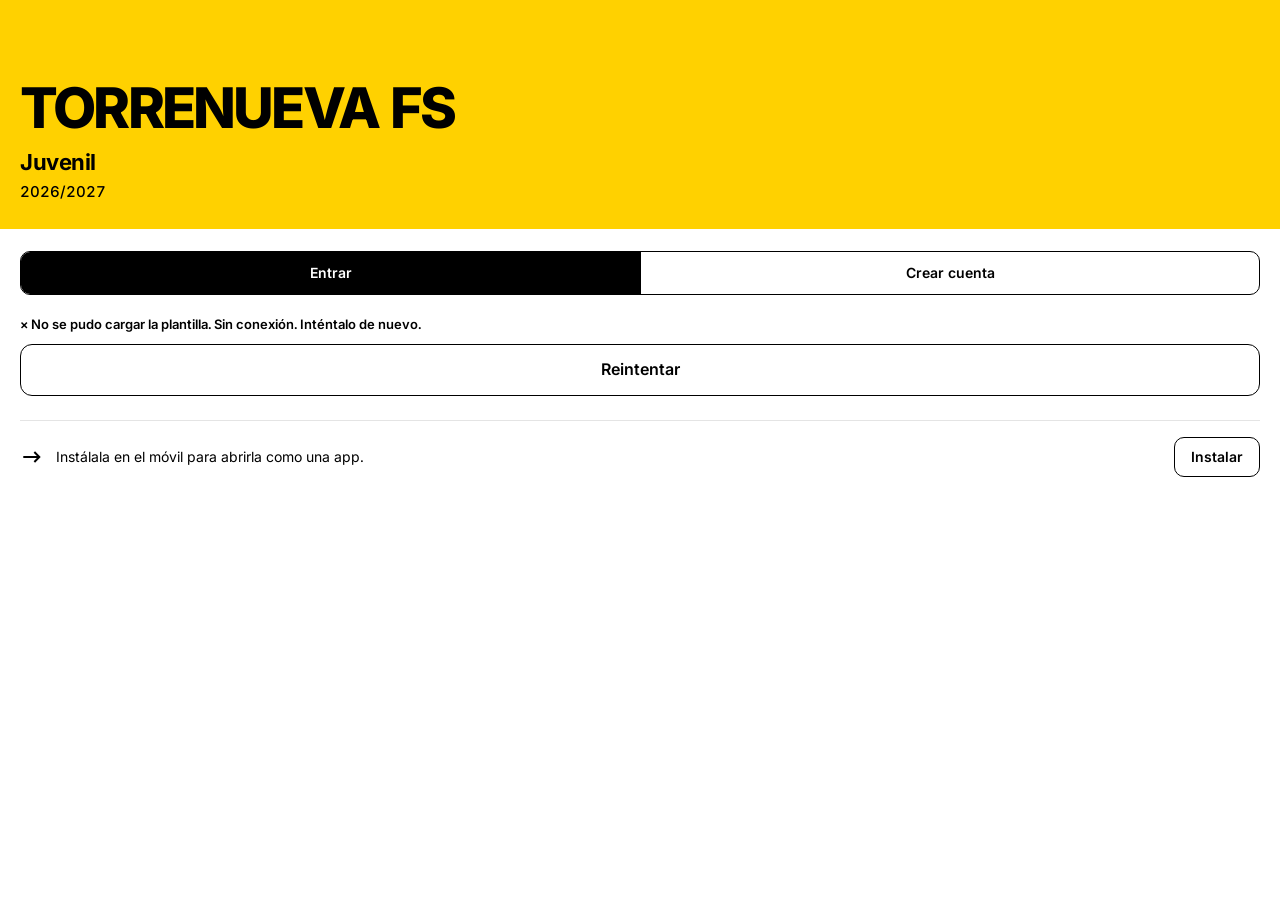
==== commit 7c936879: "Registro desde el servidor y cabecera TORRENUEVA FS - Nueva edge function signup: valida el código y" ====
--- a/juvenil/index.html
+++ b/juvenil/index.html
@@ -15,7 +15,7 @@
 <link rel="apple-touch-icon" href="apple-touch-icon.png">
 <link rel="preload" href="../app/fonts/inter-var.woff2" as="font" type="font/woff2" crossorigin>
 <link rel="stylesheet" href="../app/app.css">
-<script>window.TEAM = { slug: 'juvenil', name: 'Torrenueva FS Juvenil', label: 'Juvenil', season: '2026/27' };</script>
+<script>window.TEAM = { slug: 'juvenil', name: 'Torrenueva FS Juvenil', label: 'Juvenil', season: '2026/2027' };</script>
 </head>
 <body>
 <div id="app"><div class="splash"><img src="icon-192.png" alt=""></div></div>
--- a/app/app.css
+++ b/app/app.css
@@ -224,8 +224,10 @@
 /* ── Acceso ────────────────────────────────────────────── */
 .auth{height:100dvh;overflow-y:auto;background:var(--paper)}
 .auth .block{padding-top:calc(var(--top) + 18px)}
-.auth .block h1{font-size:64px;font-weight:800;letter-spacing:-.065em;line-height:.86;margin:56px 0 16px}
-.auth .block p{font-size:15px;font-weight:500;max-width:30ch}
+.auth .block{padding-bottom:26px}
+.auth .block h1{font-size:clamp(32px,11vw,56px);font-weight:800;letter-spacing:-.05em;line-height:.95;margin:64px 0 12px;white-space:nowrap}
+.auth-team{font-size:22px;font-weight:700;letter-spacing:-.02em}
+.auth-season{font-size:15px;font-weight:500;margin-top:2px}
 .auth .inner{padding:22px var(--gut) calc(var(--bot) + 32px)}
 .pick{display:grid;grid-template-columns:repeat(4,1fr);margin:10px calc(var(--gut) * -1) 20px;border-top:1px solid var(--line)}
 .pick button{display:flex;flex-direction:column;align-items:center;gap:8px;padding:14px 4px;border-bottom:1px solid var(--line);font-size:12px;font-weight:600;min-width:0}
@@ -240,7 +242,7 @@
 /* ── Portada raíz ──────────────────────────────────────── */
 .landing{min-height:100dvh;padding:calc(var(--top) + 18px) 0 calc(var(--bot) + 20px)}
 .landing .rowlabel{padding-top:0}
-.landing h1{font-size:56px;font-weight:800;letter-spacing:-.06em;line-height:.88;padding:40px var(--gut) 28px}
+.landing h1{font-size:clamp(32px,11vw,56px);white-space:nowrap;font-weight:800;letter-spacing:-.05em;line-height:.95;padding:40px var(--gut) 28px}
 .team{display:flex;align-items:center;gap:16px;padding:16px var(--gut);border-top:1px solid var(--line)}
 .team:last-child{border-bottom:1px solid var(--line)}
 .team img{width:64px;height:64px;border-radius:14px}
